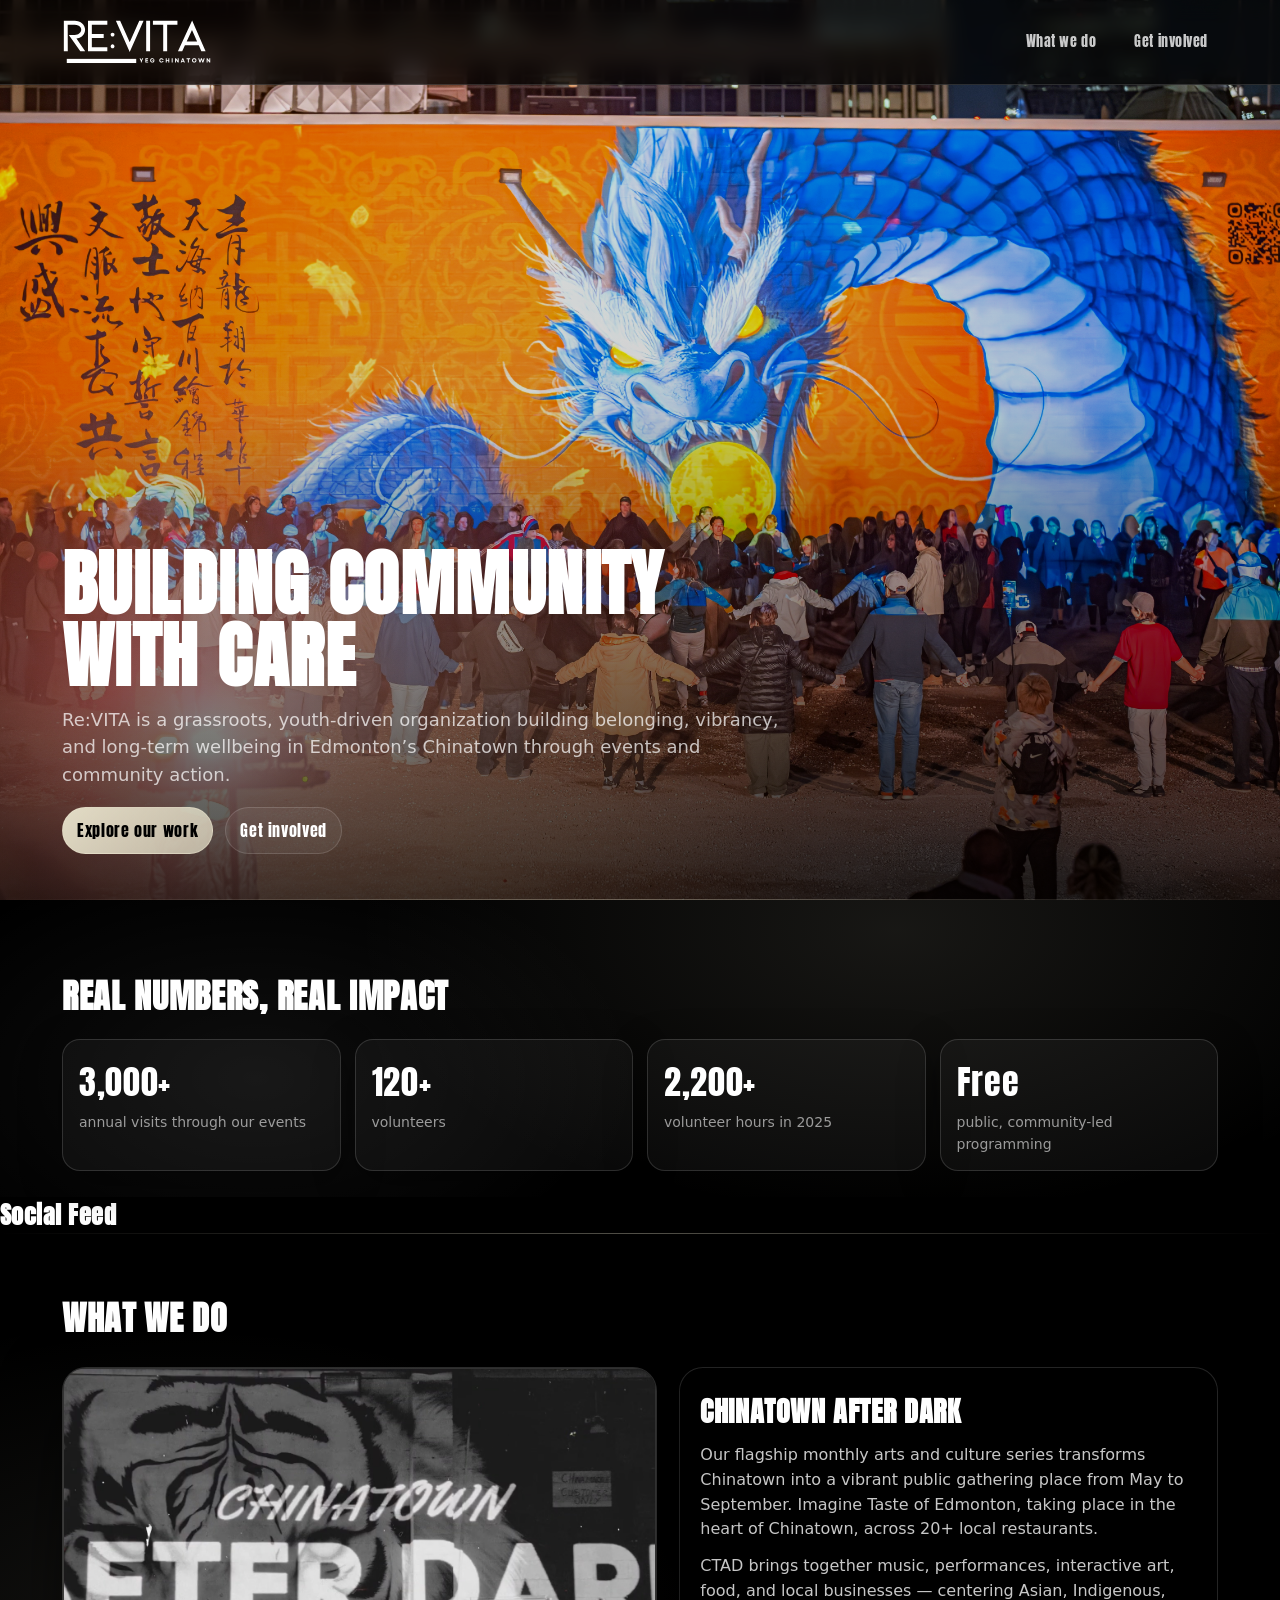
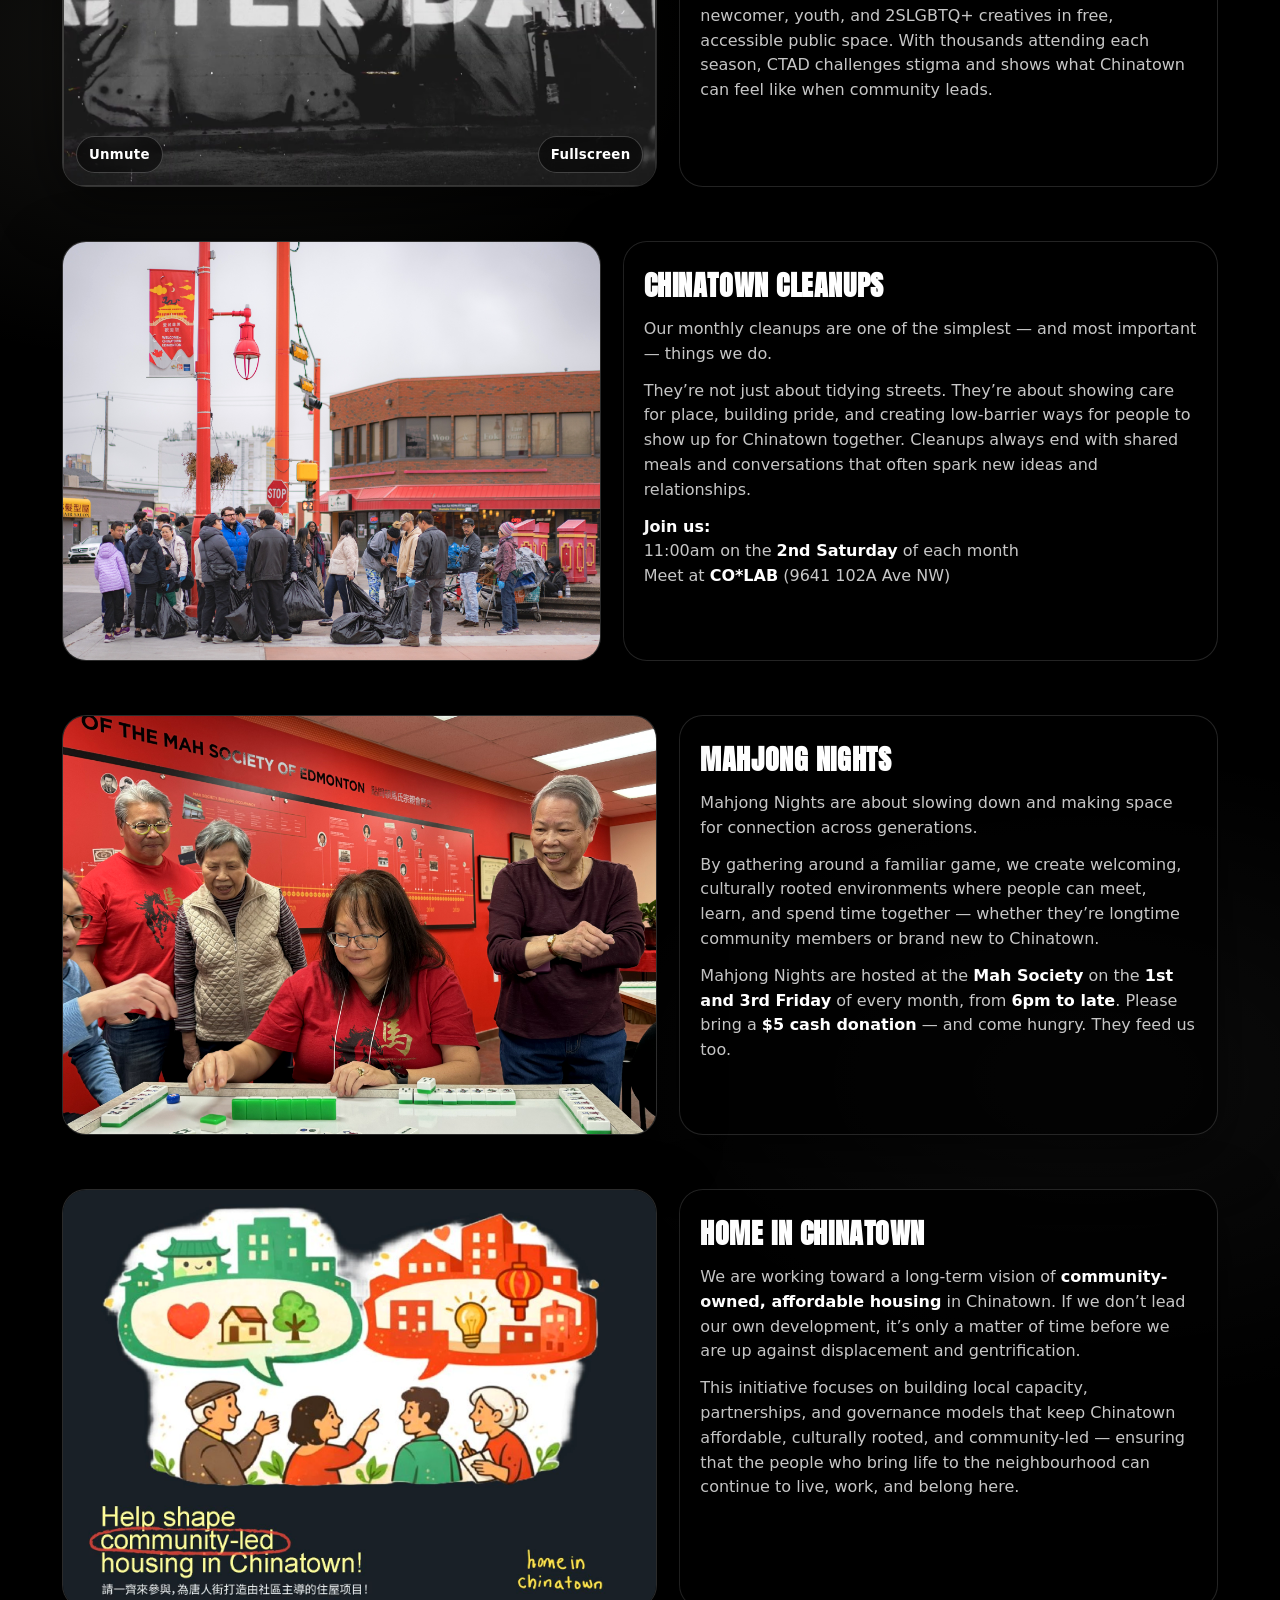
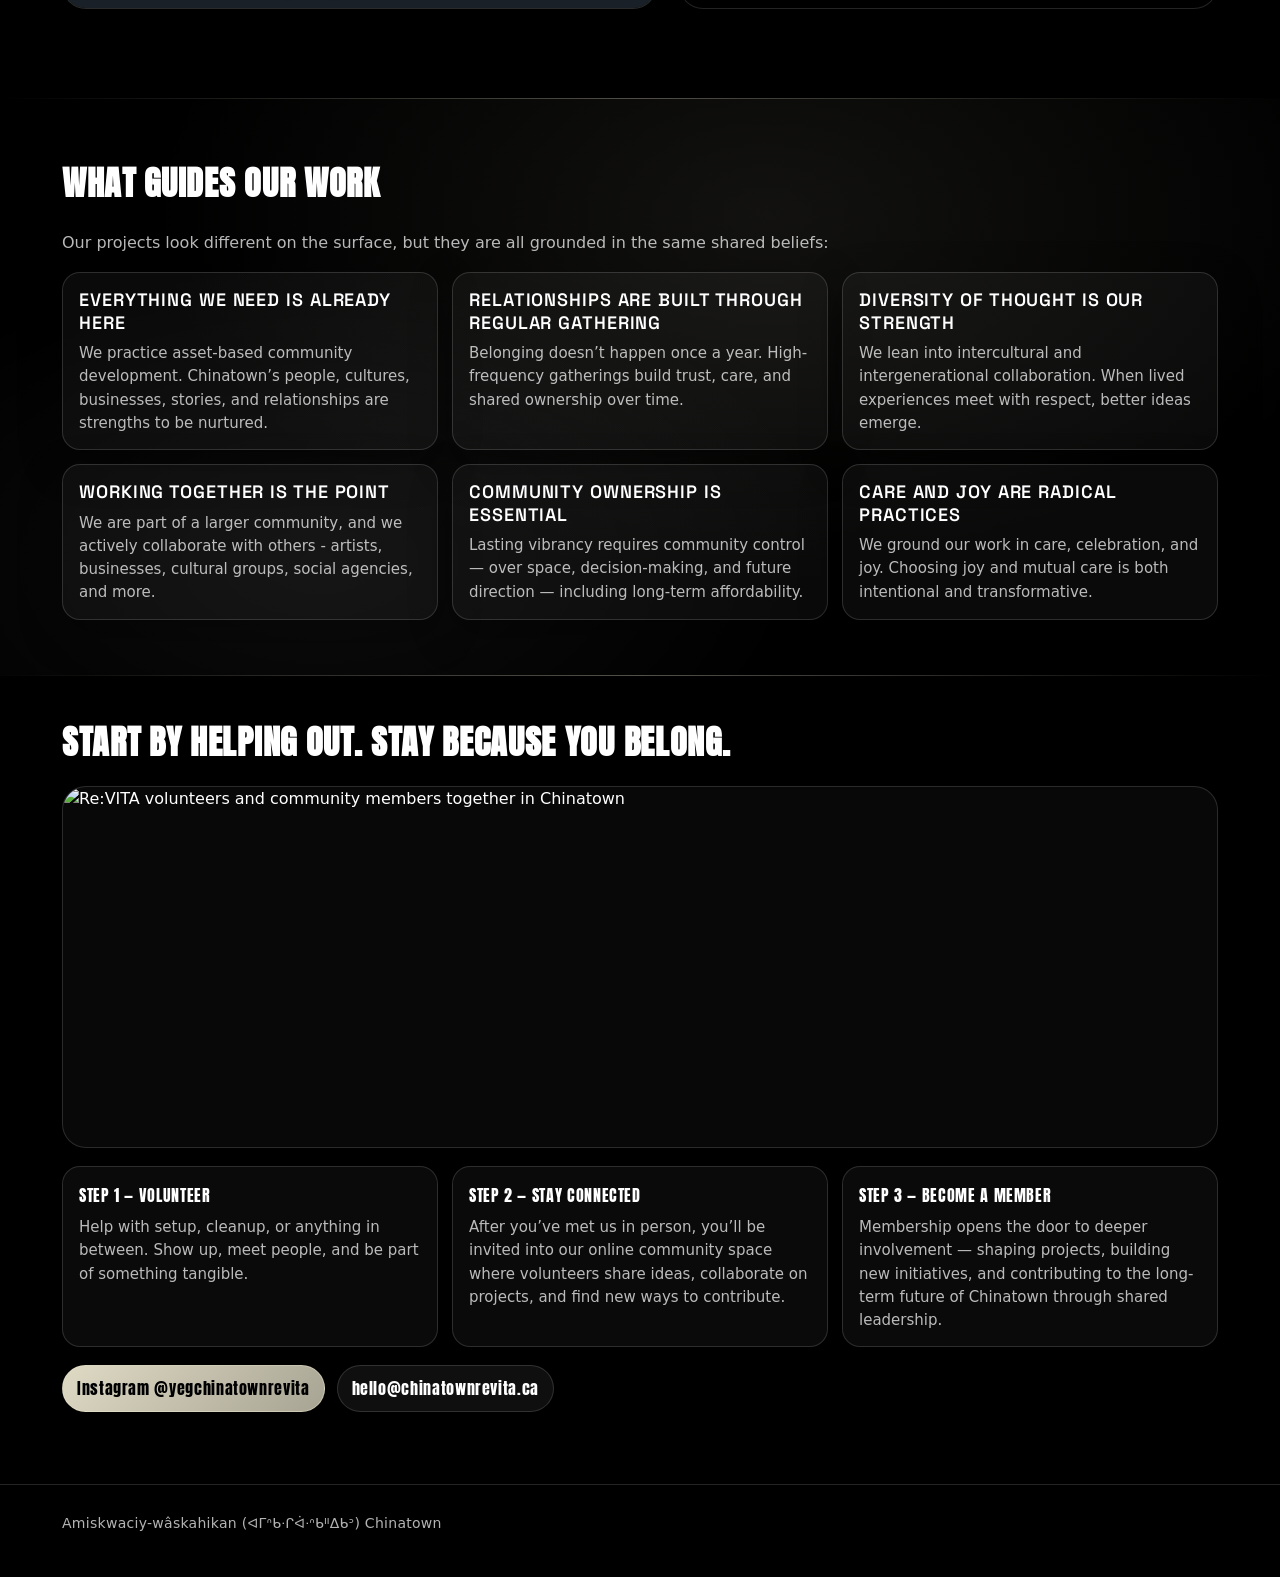
==== indextest.html @ 3eb4b6c5 "Remove branding style from indextest.html Removed branding style from the HTML file." ====
<!doctype html>
<html lang="en">
<head>
  <meta charset="utf-8" />
  <title>YEG Chinatown Re:VITA</title>
  <meta name="viewport" content="width=device-width, initial-scale=1" />
  <meta name="description" content="Re:VITA builds community with care through events and community action in Edmonton’s Chinatown." />

  <link rel="preconnect" href="https://fonts.googleapis.com">
  <link rel="preconnect" href="https://fonts.gstatic.com" crossorigin>
  <link href="https://fonts.googleapis.com/css2?family=Anton&family=Serithai&display=swap" rel="stylesheet">
  <link href="https://fonts.googleapis.com/css2?family=Space+Grotesk:wght@500;600&display=swap" rel="stylesheet">

  <link rel="stylesheet" href="styles.css" />
  <!-- Open Graph / Social Sharing -->
<meta property="og:title" content="Re:VITA | Building Community with Care in Chinatown" />
<meta property="og:description" content="A grassroots, youth-driven organization building belonging, vibrancy, and long-term wellbeing in Edmonton’s Chinatown through events and community action." />
<meta property="og:type" content="website" />
<meta property="og:url" content="https://chinatownrevita.ca/" />
<meta property="og:image" content="https://chinatownrevita.ca/assets/og-image.jpg" />

<!-- Twitter / X -->
<meta name="twitter:card" content="summary_large_image" />
<meta name="twitter:title" content="Re:VITA | Building Community with Care in Chinatown" />
<meta name="twitter:description" content="A grassroots, youth-driven organization building belonging, vibrancy, and long-term wellbeing in Edmonton’s Chinatown through events and community action." />
<meta name="twitter:image" content="https://chinatownrevita.ca/assets/og-image.jpg" />
</head>

<body>
  <!-- Top bar: removed “moments” + removed “see what we’re building” -->
  <header class="nav">
    <div class="nav-inner">
      <a class="brand" href="#top" aria-label="Re:VITA home">
        <img src="assets/logo.svg" class="logo" alt="Re:VITA logo" />
      </a>

      <nav class="nav-links" aria-label="Primary">
        <a href="#what-we-do">What we do</a>
        <a href="#get-involved">Get involved</a>
      </nav>
    </div>
  </header>

  <main id="top">
    <!-- HERO: no “edmonton chinatown - re:vita” line above title -->
    <section class="hero" aria-label="Hero">
      <div class="hero-media" aria-hidden="true">
        <div class="hero-slides" id="heroSlides"></div>
        <div class="hero-gradient"></div>
      </div>

      <div class="wrap hero-content">
        <div class="hero-copy">
          <h1>Building community<br>with care</h1>
          <p>
            Re:VITA is a grassroots, youth-driven organization building belonging,
            vibrancy, and long-term wellbeing in Edmonton’s Chinatown through events
            and community action.
          </p>
          <div class="hero-cta">
            <a class="btn primary" href="#what-we-do">Explore our work</a>
            <a class="btn ghost" href="#get-involved">Get involved</a>
          </div>
        </div>
      </div>
    </section>

    <!-- STATS: renamed; removed “bold, not hidden” -->
    <section class="stats" aria-label="Stats">
      <div class="wrap">
        <h2>Real Numbers, Real Impact</h2>
        <div class="stat-grid">
          <div class="stat"><div class="stat-num">3,000+</div><div class="stat-label">annual visits through our events</div></div>
          <div class="stat"><div class="stat-num">120+</div><div class="stat-label">volunteers</div></div>
          <div class="stat"><div class="stat-num">2,200+</div><div class="stat-label">volunteer hours in 2025</div></div>
          <div class="stat"><div class="stat-num">Free</div><div class="stat-label">public, community-led programming</div></div>
        </div>
      </div>
    </section>

    <!-- FEATURED MOMENTS: removed -->
    <section class="Instagram" aria-label="Instagram">
        <h2>Social Feed</h2>
      <div class="wrap">
        <behold-widget feed-id="uFJjEQiIuU19N90UHgiy"></behold-widget>
<script>
  (() => {
    if(window.__bhldScript)return;window.__bhldScript=true;
    const d=document,s=d.createElement("script");s.type="module";
    s.src="https://w.behold.so/widget.js";setTimeout(()=>{d.head.append(s);},0);
  })();
</script>
      </div>
    </section>

    <!-- WHAT WE DO: side-by-side slideshow panels + solid text cards for legibility -->
    <section id="what-we-do" class="projects" aria-label="What we do">
      <div class="wrap">
        <h2 class="section-title">What we do</h2>

        <article class="project" data-project="ctad">
          <div class="project-media">
  <div class="video-wrap" aria-label="Chinatown After Dark 2025 video">
    <video
      id="ctadVideo"
      class="ctad-video"
      src="assets/video/ctad-2025.mp4"
      poster="assets/video/ctad-2025-poster.jpg"
      autoplay
      muted
      loop
      playsinline
      preload="metadata"
    ></video>

    <div class="video-controls">
      <button type="button" class="video-btn" id="ctadMuteBtn" aria-label="Unmute video">
        Unmute
      </button>
      <button type="button" class="video-btn" id="ctadFsBtn" aria-label="Fullscreen video">
        Fullscreen
      </button>
    </div>
  </div>
</div>

          <div class="project-card">
            <h3>Chinatown After Dark</h3>
            <p>Our flagship monthly arts and culture series transforms Chinatown into a vibrant public gathering place from May to September. Imagine Taste of Edmonton, taking place in the heart of Chinatown, across 20+ local restaurants.</p>
            <p>CTAD brings together music, performances, interactive art, food, and local businesses — centering Asian, Indigenous, newcomer, youth, and 2SLGBTQ+ creatives in free, accessible public space. With thousands attending each season, CTAD challenges stigma and shows what Chinatown can feel like when community leads.</p>
          </div>
        </article>

        <article class="project reverse" data-project="cleanups">
          <div class="project-media">
            <div class="slideshow" data-project="cleanups" aria-label="Chinatown Cleanups photos"></div>
          </div>
          <div class="project-card">
            <h3>Chinatown Cleanups</h3>
            <p>Our monthly cleanups are one of the simplest — and most important — things we do.</p>
            <p>They’re not just about tidying streets. They’re about showing care for place, building pride, and creating low-barrier ways for people to show up for Chinatown together. Cleanups always end with shared meals and conversations that often spark new ideas and relationships.</p>
            <p><strong>Join us:</strong><br/>11:00am on the <strong>2nd Saturday</strong> of each month<br/>Meet at <strong>CO*LAB</strong> (9641 102A Ave NW)</p>
          </div>
        </article>

        <article class="project" data-project="mahjong">
          <div class="project-media">
            <div class="slideshow" data-project="mahjong" aria-label="Mahjong Nights photos"></div>
          </div>
          <div class="project-card">
            <h3>Mahjong Nights</h3>
            <p>Mahjong Nights are about slowing down and making space for connection across generations.</p>
            <p>By gathering around a familiar game, we create welcoming, culturally rooted environments where people can meet, learn, and spend time together — whether they’re longtime community members or brand new to Chinatown.</p>
            <p>Mahjong Nights are hosted at the <strong>Mah Society</strong> on the <strong>1st and 3rd Friday</strong> of every month, from <strong>6pm to late</strong>. Please bring a <strong>$5 cash donation</strong> — and come hungry. They feed us too.</p>
          </div>
        </article>

        <article class="project" data-project="housing">
  <div class="project-media">
    <div class="slideshow" data-project="housing" aria-label="Housing initiative photos"></div>
  </div>
  <div class="project-card">
    <h3>Home in Chinatown</h3>
    <p>We are working toward a long-term vision of <strong>community-owned, affordable housing</strong> in Chinatown. If we don’t lead our own development, it’s only a matter of time before we are up against displacement and gentrification.</p>
    <p>This initiative focuses on building local capacity, partnerships, and governance models that keep Chinatown affordable, culturally rooted, and community-led — ensuring that the people who bring life to the neighbourhood can continue to live, work, and belong here.</p>
  </div>
</article>

      </div>
    </section>
<section id="beliefs" class="beliefs" aria-label="What guides our work">
  <div class="wrap">
    <h2 class="section-title">What guides our work</h2>
    <p class="beliefs-intro">
      Our projects look different on the surface, but they are all grounded in the same shared beliefs:
    </p>

    <div class="belief-grid">
      <div class="belief">
        <h3>Everything we need is already here</h3>
        <p>We practice asset-based community development. Chinatown’s people, cultures, businesses, stories, and relationships are strengths to be nurtured.</p>
      </div>

      <div class="belief">
        <h3>Relationships are built through regular gathering</h3>
        <p>Belonging doesn’t happen once a year. High-frequency gatherings build trust, care, and shared ownership over time.</p>
      </div>

      <div class="belief">
        <h3>Diversity of thought is our strength</h3>
        <p>We lean into intercultural and intergenerational collaboration. When lived experiences meet with respect, better ideas emerge.</p>
      </div>

      <div class="belief">
        <h3>Working together is the point</h3>
        <p>We are part of a larger community, and we actively collaborate with others - artists, businesses, cultural groups, social agencies, and more.</p>
      </div>

      <div class="belief">
        <h3>Community ownership is essential</h3>
        <p>Lasting vibrancy requires community control — over space, decision-making, and future direction — including long-term affordability.</p>
      </div>

      <div class="belief">
        <h3>Care and joy are radical practices</h3>
        <p>We ground our work in care, celebration, and joy. Choosing joy and mutual care is both intentional and transformative.</p>
      </div>
    </div>
  </div>
</section>

    <section id="get-involved" class="get-involved" aria-label="Get involved">
      <div class="wrap">
        <h2>Start by helping out. Stay because you belong.</h2>
<div class="get-involved-photo">
  <img src="assets/get-involved/01.jpg" alt="Re:VITA volunteers and community members together in Chinatown">
</div>

        <div class="steps">
          <div class="step">
            <div class="step-title">Step 1 — Volunteer</div>
            <div class="step-body">Help with setup, cleanup, or anything in between. Show up, meet people, and be part of something tangible.</div>
          </div>
          <div class="step">
            <div class="step-title">Step 2 — Stay connected</div>
            <div class="step-body">After you’ve met us in person, you’ll be invited into our online community space where volunteers share ideas, collaborate on projects, and find new ways to contribute.</div>
          </div>
          <div class="step">
            <div class="step-title">Step 3 — Become a member</div>
            <div class="step-body">Membership opens the door to deeper involvement — shaping projects, building new initiatives, and contributing to the long-term future of Chinatown through shared leadership.</div>
          </div>
        </div>

        <div class="contact-cta" id="contact">
          <a class="btn primary" href="https://www.instagram.com/yegchinatownrevita/" target="_blank" rel="noreferrer">Instagram @yegchinatownrevita</a>
          <a class="btn ghost" href="mailto:hello@chinatownrevita.ca">hello@chinatownrevita.ca</a>
        </div>
      </div>
    </section>

    <footer class="footer">
      <div class="wrap">
        <div class="footer-line">Amiskwaciy-wâskahikan (ᐊᒥᐢᑲᐧᒋᐋᐧᐢᑲᐦᐃᑲᐣ) Chinatown</div>
      </div>
    </footer>
  </main>

  <script src="script.js" defer></script>
  <!-- Google tag (gtag.js) -->
<script async src="https://www.googletagmanager.com/gtag/js?id=G-42VPVYJC47"></script>
<script>
  window.dataLayer = window.dataLayer || [];
  function gtag(){dataLayer.push(arguments);}
  gtag('js', new Date());

  gtag('config', 'G-42VPVYJC47');
</script>
</body>
</html>
---- styles.css ----
:root{
  --bg:#000000;
  --fg:#ffffff;
  --muted:rgba(255,255,255,.72);
  --muted2:rgba(255,255,255,.58);
  --line:rgba(255,255,255,.14);
  --accent:#E8E3CC;
  --shadow: 0 18px 60px rgba(0,0,0,.55);
  --radius: 18px;
  --max: 1200px;
}
*{box-sizing:border-box}
html,body{height:100%}
body{
  margin:0;
  background: var(--bg);
  color: var(--fg);
  font-family: "Serithai", system-ui, -apple-system, Segoe UI, Roboto, Helvetica, Arial;
  line-height:1.55;
}
h1,h2,h3{
  font-family: "Anton", system-ui, -apple-system, Segoe UI, Roboto, Helvetica, Arial;
  letter-spacing:.02em;
  margin:0;
}
a{color:inherit}
.wrap{max-width:var(--max); margin:0 auto; padding:0 22px;}

/* NAV */
.nav{
  position:fixed; top:0; left:0; right:0;
  z-index:50;
  background: rgba(0,0,0,.72);
  backdrop-filter: blur(10px);
  border-bottom: 1px solid var(--line);
}
.nav-inner{
  max-width:var(--max);
  margin:0 auto;
  padding: 12px 22px;
  display:flex;
  align-items:center;
  justify-content:space-between;
  gap:16px;
}
.brand{display:flex; align-items:center; gap:12px; text-decoration:none;}
.logo{height:60px; width:auto;}
.nav-links{display:flex; align-items:center; gap:18px; flex-wrap:wrap;}
.nav-links a{
  text-decoration:none;
  color: rgba(255,255,255,.78);
  padding: 8px 10px;
  border-radius: 999px;
  transition: background .15s ease, color .15s ease, transform .15s ease;
  font-family:"Anton";
  letter-spacing:.04em;
  font-size: 14px;
}
.nav-links a:hover{
  background: rgba(255,255,255,.08);
  color: #fff;
  transform: translateY(-1px);
}

/* BUTTONS */
.btn{
  display:inline-flex; align-items:center; justify-content:center;
  gap:10px;
  padding: 10px 14px;
  border-radius: 999px;
  border: 1px solid var(--line);
  background: rgba(255,255,255,.06);
  text-decoration:none;
  color: #fff;
  font-family:"Anton";
  letter-spacing:.04em;
  transition: transform .15s ease, background .15s ease, border-color .15s ease;
}
.btn:hover{transform: translateY(-1px); background: rgba(255,255,255,.10);}
.btn.primary{
  border-color: rgba(232,227,204,.45);
  background: linear-gradient(135deg, rgba(232,227,204,.96), rgba(232,227,204,.72));
  color: #000;
}
.btn.primary:hover{background: rgba(232,227,204,.95);}
.btn.ghost{}

/* HERO */
.hero{
  min-height: 100vh;
  position: relative;
  overflow:hidden;
}
.hero-media{position:absolute; inset:0;}
.hero-slides{position:absolute; inset:0;}
.hero-slides img{
  position:absolute; inset:0;
  width:100%; height:100%;
  object-fit: cover;
  object-position: bottom; /* anchor bottom edge; crop off top */
  opacity:0;
  transform: scale(1.02);
  transition: opacity 1.1s ease, transform 7s ease;
  filter: saturate(1.12) contrast(1.04);
}
.hero-slides img.active{
  opacity:1;
  transform: scale(1.08);
}
.hero-gradient{
  position:absolute; inset:0;
  background:
    radial-gradient(900px 600px at 20% 80%, rgba(232,227,204,.18), transparent 60%),
    linear-gradient(to top, rgba(0,0,0,.82), rgba(0,0,0,.18) 55%, rgba(0,0,0,.12));
}
.hero-content{
  position: relative;
  padding-top: 110px; /* nav offset */
  min-height: 100vh;
  display:flex;
  align-items:flex-end;
}
.hero-copy{max-width: 820px; padding-bottom: 46px;}
.hero-copy h1{
  font-size: clamp(44px, 6vw, 72px);
  line-height: 1.0;
  text-transform: uppercase;
}
.hero-copy p{
  margin: 14px 0 0;
  color: var(--muted);
  font-size: 18px;
  max-width: 720px;
}
.hero-cta{
  margin: 18px 0 0;
  display:flex;
  gap:12px;
  flex-wrap:wrap;
}

/* STATS */
.stats{padding: 70px 0 26px;}
.stats h2{
  font-size: 34px;
  text-transform: uppercase;
  margin-bottom: 16px;
}
.stat-grid{
  display:grid;
  grid-template-columns: repeat(4, minmax(0, 1fr));
  gap: 14px;
}
.stat{
  border: 1px solid var(--line);
  background: rgba(255,255,255,.04);
  border-radius: var(--radius);
  padding: 16px 16px 14px;
  box-shadow: 0 14px 40px rgba(0,0,0,.35);
}
.stat-num{
  font-family:"Anton";
  font-size: 34px;
  letter-spacing:.02em;
}
.stat-label{
  margin-top: 4px;
  color: var(--muted2);
  font-size: 14px;
}

/* PROJECTS */
.projects{padding: 18px 0 36px;}
.section-title{
  font-size: 34px;
  text-transform: uppercase;
  margin: 40px 0 22px;
}
.project{
  display:grid;
  grid-template-columns: 1.05fr .95fr;
  gap: 22px;
  margin: 0 0 54px;
  align-items: stretch;
}
.project.reverse{grid-template-columns: .95fr 1.05fr;}
.project-media{
  border-radius: calc(var(--radius) + 6px);
  overflow:hidden;
  border: 1px solid var(--line);
  background: rgba(255,255,255,.03);
  box-shadow: var(--shadow);
  min-height: 420px;
  position: relative;
}
.slideshow{position:absolute; inset:0;}
.slideshow img{
  position:absolute; inset:0;
  width:100%; height:100%;
  object-fit: cover;
  object-position: center;
  opacity:0;
  transform: scale(1.02);
  transition: opacity .8s ease, transform 6s ease;
  filter: saturate(1.08) contrast(1.02);
}
.slideshow img.active{
  opacity:1;
  transform: scale(1.06);
}
.project-card{
  border-radius: calc(var(--radius) + 6px);
  border: 1px solid var(--line);
  background: rgba(0,0,0,.72);
  box-shadow: var(--shadow);
  padding: 22px 20px 18px;
}
.project-card h3{
  font-size: 28px;
  text-transform: uppercase;
  margin-bottom: 10px;
}
.project-card p{
  margin: 0 0 12px;
  color: rgba(255,255,255,.78);
  font-size: 16px;
}
.project-card p strong{color:#fff;}
.project.text-only{grid-template-columns: 1fr;}
.project-card.wide{max-width: 980px;}

/* GET INVOLVED */
.get-involved{padding: 40px 0 72px;}
.get-involved h2{
  font-size: 34px;
  text-transform: uppercase;
  margin-bottom: 10px;
}
.steps{
  display:grid;
  grid-template-columns: repeat(3, minmax(0, 1fr));
  gap: 14px;
  margin-top: 18px;
}
.step{
  border: 1px solid var(--line);
  background: rgba(255,255,255,.04);
  border-radius: var(--radius);
  padding: 16px 16px 14px;
}
.step-title{
  font-family:"Anton";
  text-transform: uppercase;
  letter-spacing:.04em;
  margin-bottom: 8px;
}
.step-body{color: var(--muted); font-size: 15px;}
.contact-cta{display:flex; gap:12px; flex-wrap:wrap; margin-top: 18px;}

/* FOOTER */
.footer{
  border-top: 1px solid var(--line);
  padding: 28px 0 42px;
}
.footer-line{
  color: rgba(255,255,255,.70);
  font-size: 14px;
  letter-spacing:.02em;
}

/* RESPONSIVE */
@media (max-width: 980px){
  .stat-grid{grid-template-columns: repeat(2, minmax(0,1fr));}
  .project, .project.reverse{grid-template-columns: 1fr;}
  .project-media{min-height: 360px;}
}
@media (max-width: 640px){
  .hero-copy p{font-size:16px;}
  .steps{grid-template-columns: 1fr;}
}  
.hero-slides img,
.slideshow img{
  opacity:0;
  transition: opacity .8s ease, transform 6s ease;
  transform: scale(1.02);
}

.hero-slides img.active,
.slideshow img.active{
  opacity:1;
  transform: scale(1.06);
}
/* SECTION RHYTHM + DIVIDERS */
.stats, .projects, .beliefs, .get-involved{
  position: relative;
}

.stats::before,
.projects::before,
.beliefs::before,
.get-involved::before{
  content:"";
  position:absolute;
  left:0; right:0; top:-1px;
  height:1px;
  background: linear-gradient(to right, transparent, rgba(232,227,204,.35), transparent);
}

.stats{
  background:
    radial-gradient(900px 500px at 70% 10%, rgba(232,227,204,.10), transparent 60%),
    radial-gradient(700px 420px at 20% 60%, rgba(255,255,255,.06), transparent 55%);
}

.projects{
  background:
    radial-gradient(900px 540px at 15% 20%, rgba(232,227,204,.09), transparent 62%),
    radial-gradient(1000px 600px at 85% 70%, rgba(255,255,255,.05), transparent 60%);
}

.beliefs{
  background:
    radial-gradient(1000px 600px at 60% 20%, rgba(232,227,204,.08), transparent 62%),
    radial-gradient(900px 520px at 25% 80%, rgba(255,255,255,.05), transparent 58%);
  padding: 18px 0 56px;
}

.beliefs-intro{
  color: rgba(255,255,255,.72);
  max-width: 820px;
  margin: 0 0 16px;
}

.belief-grid{
  display:grid;
  grid-template-columns: repeat(3, minmax(0,1fr));
  gap: 14px;
}

.belief{
  border: 1px solid rgba(255,255,255,.14);
  background: rgba(255,255,255,.04);
  border-radius: 18px;
  padding: 16px 16px 14px;
  box-shadow: 0 14px 40px rgba(0,0,0,.35);
}

.belief h3{
  font-size: 18px;
  text-transform: uppercase;
  margin: 0 0 8px;
}

.belief p{
  margin: 0;
  color: rgba(255,255,255,.72);
  font-size: 15px;
}

@media (max-width: 980px){
  .belief-grid{ grid-template-columns: repeat(2, minmax(0,1fr)); }
}
@media (max-width: 640px){
  .belief-grid{ grid-template-columns: 1fr; }
}
.get-involved-photo{
  margin-top: 18px;
  border-radius: calc(var(--radius) + 6px);
  overflow: hidden;
  border: 1px solid var(--line);
  box-shadow: var(--shadow);
  background: rgba(255,255,255,.03);
}

.get-involved-photo img{
  width: 100%;
  height: 360px;
  object-fit: cover;
  object-position: center;
  display: block;
}

@media (max-width: 980px){
  .get-involved-photo img{ height: 280px; }
}
#beliefs h3 {
  font-family: "Space Grotesk", sans-serif;
  font-weight: 600;
  letter-spacing: 0.05em;
  line-height: 1.25;
}
.video-wrap{
  position: relative;
  width: 100%;
  height: 100%;
  border-radius: 18px;
  overflow: hidden;
  border: 1px solid rgba(255,255,255,.14);
  background: rgba(255,255,255,.03);
  box-shadow: 0 14px 40px rgba(0,0,0,.35);
}

.ctad-video{
  width: 100%;
  height: 100%;
  display: block;
  object-fit: cover;
  object-position: bottom; /* match your photo framing preference */
  position: relative;
  z-index: 1;
}

.video-controls{
  position: absolute;
  left: 12px;
  right: 12px;
  bottom: 12px;
  display: flex;
  gap: 10px;
  justify-content: space-between;
  pointer-events: none; /* allow clicks only on buttons */
  z-index: 5;
}

.video-btn{
  pointer-events: auto;
  cursor: pointer;
  border: 1px solid rgba(255,255,255,.22);
  background: rgba(0,0,0,.55);
  color: #fff;
  padding: 10px 12px;
  border-radius: 999px;
  font-family: inherit;
  font-weight: 600;
  letter-spacing: .02em;
  backdrop-filter: blur(8px);
  transition: transform .15s ease, background .15s ease;
}

.video-btn:hover{
  transform: translateY(-1px);
  background: rgba(0,0,0,.70);
}

behold-branding,
a.branding {
  display: none !important;
}
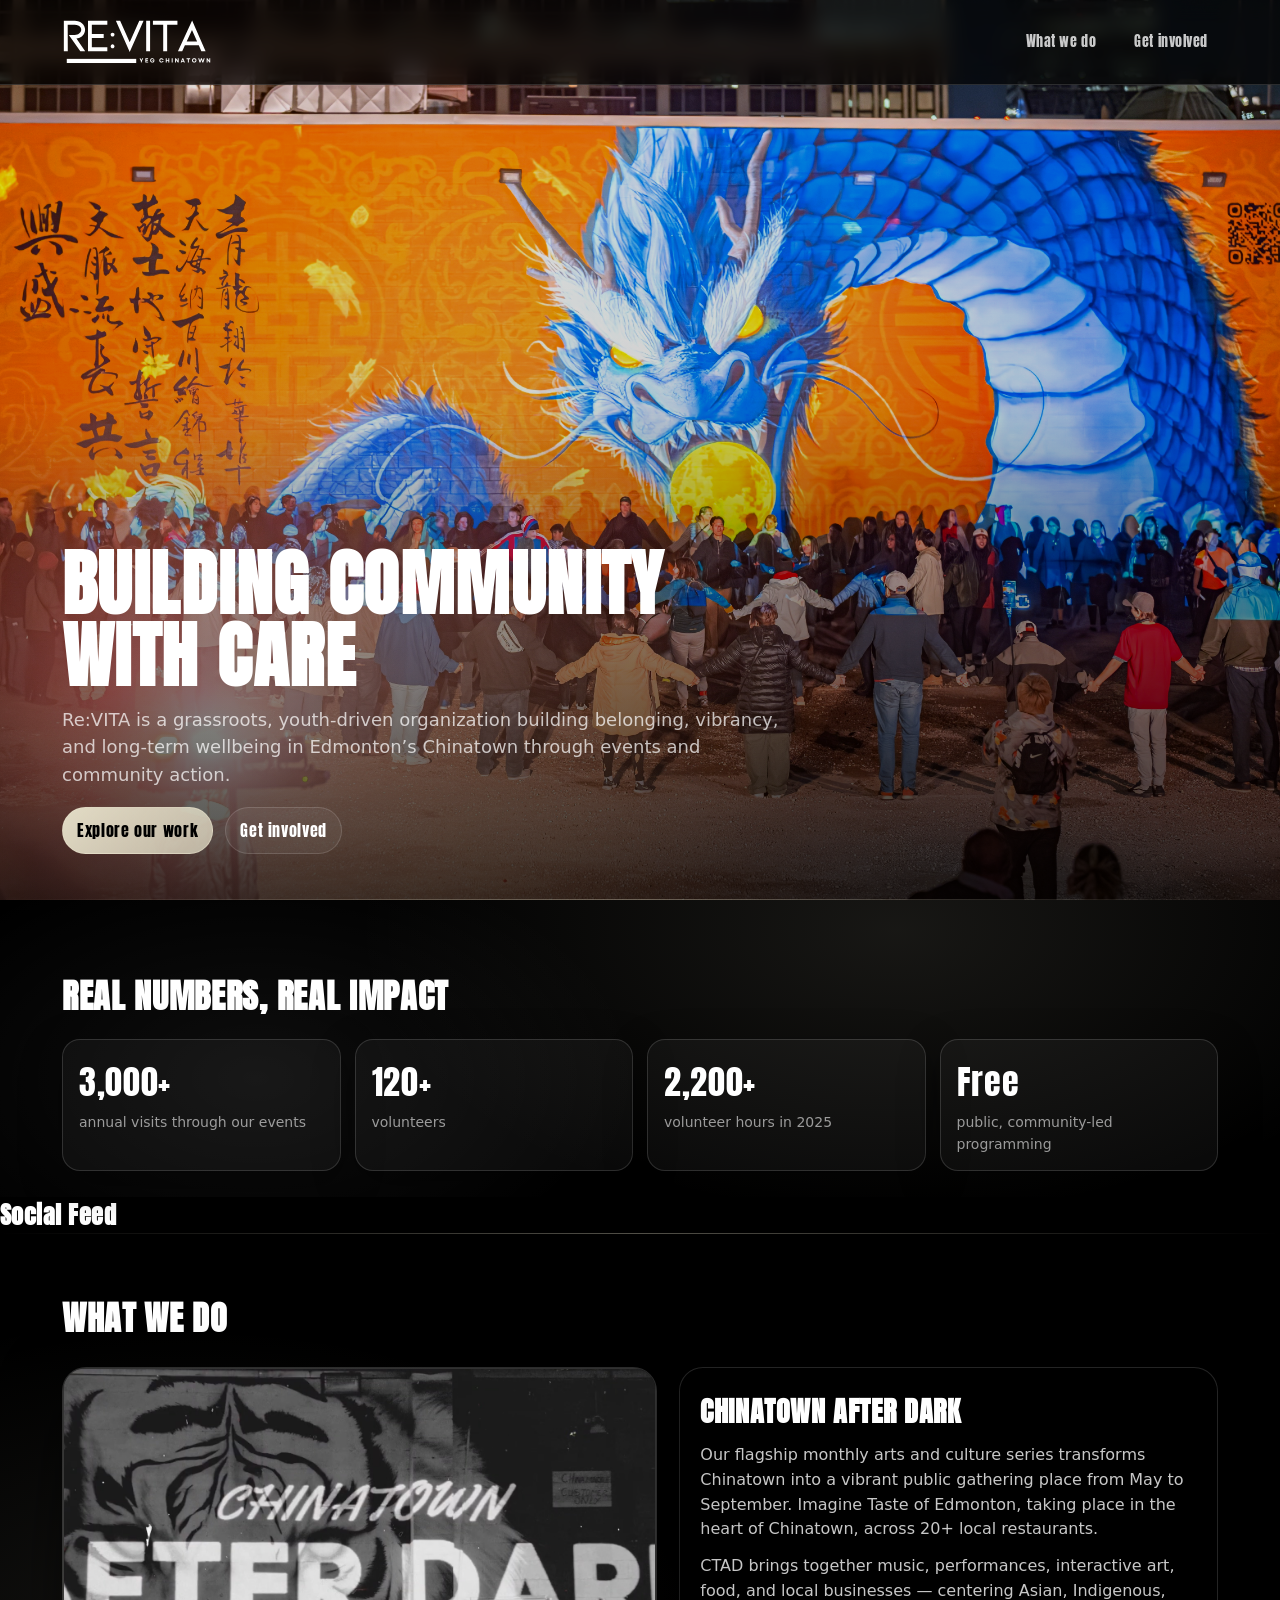
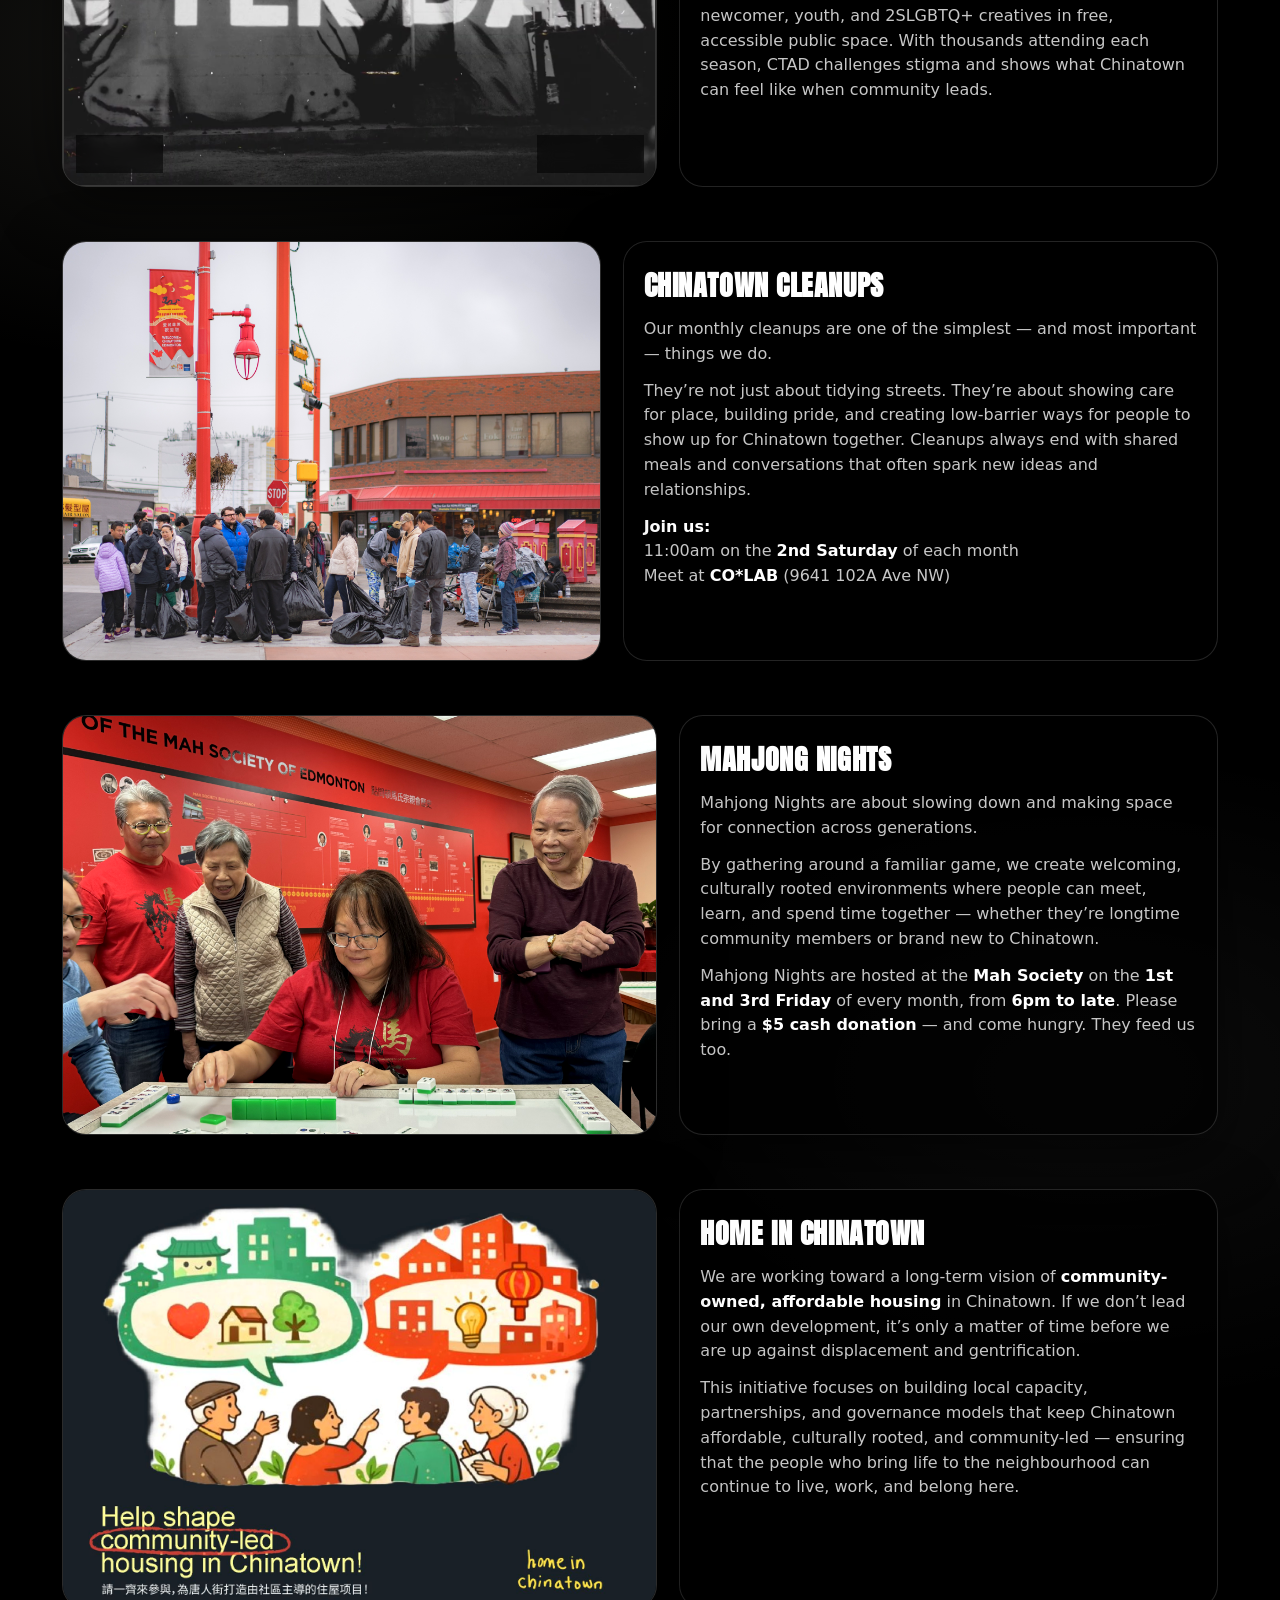
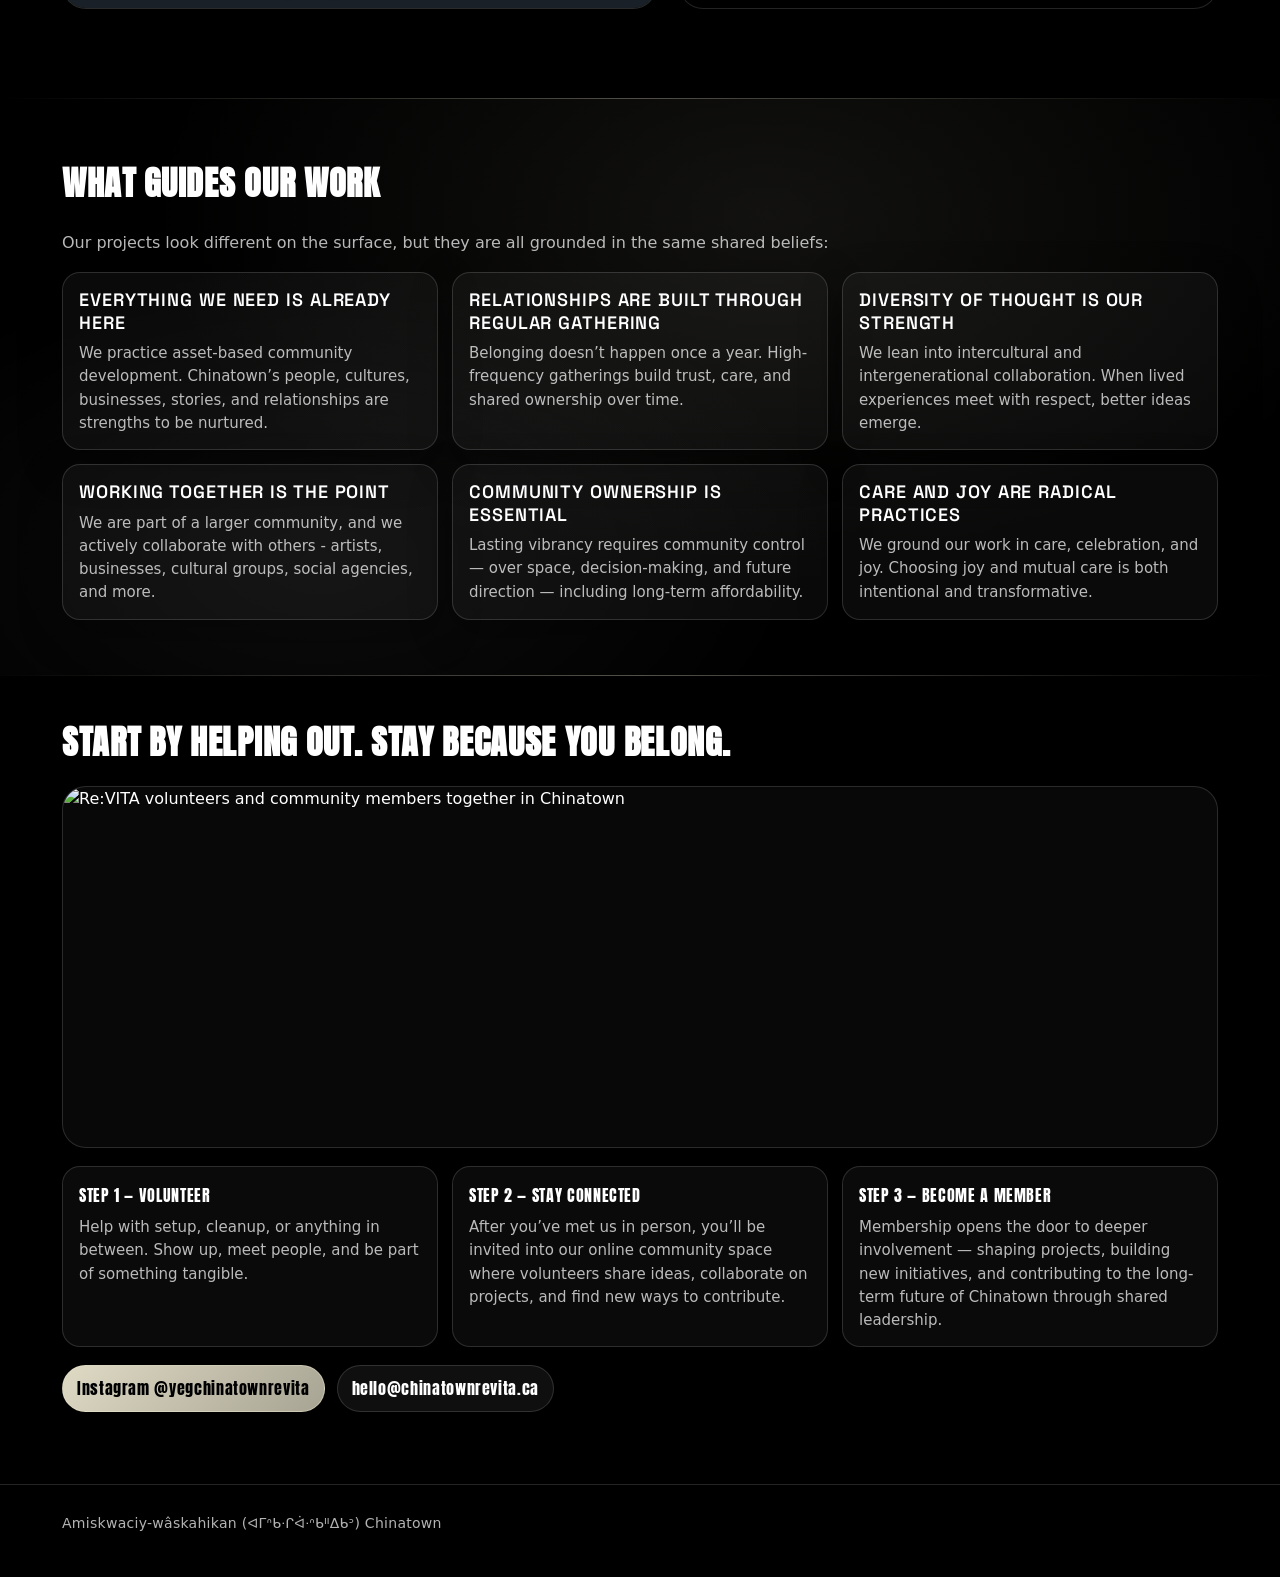
==== commit 97f38184: "Add CSS to hide branding elements in indextest.html" ====
--- a/indextest.html
+++ b/indextest.html
@@ -255,5 +255,6 @@
 
   gtag('config', 'G-42VPVYJC47');
 </script>
+  <style>behold-branding, a.branding { display: none !important;}</style>
 </body>
 </html>
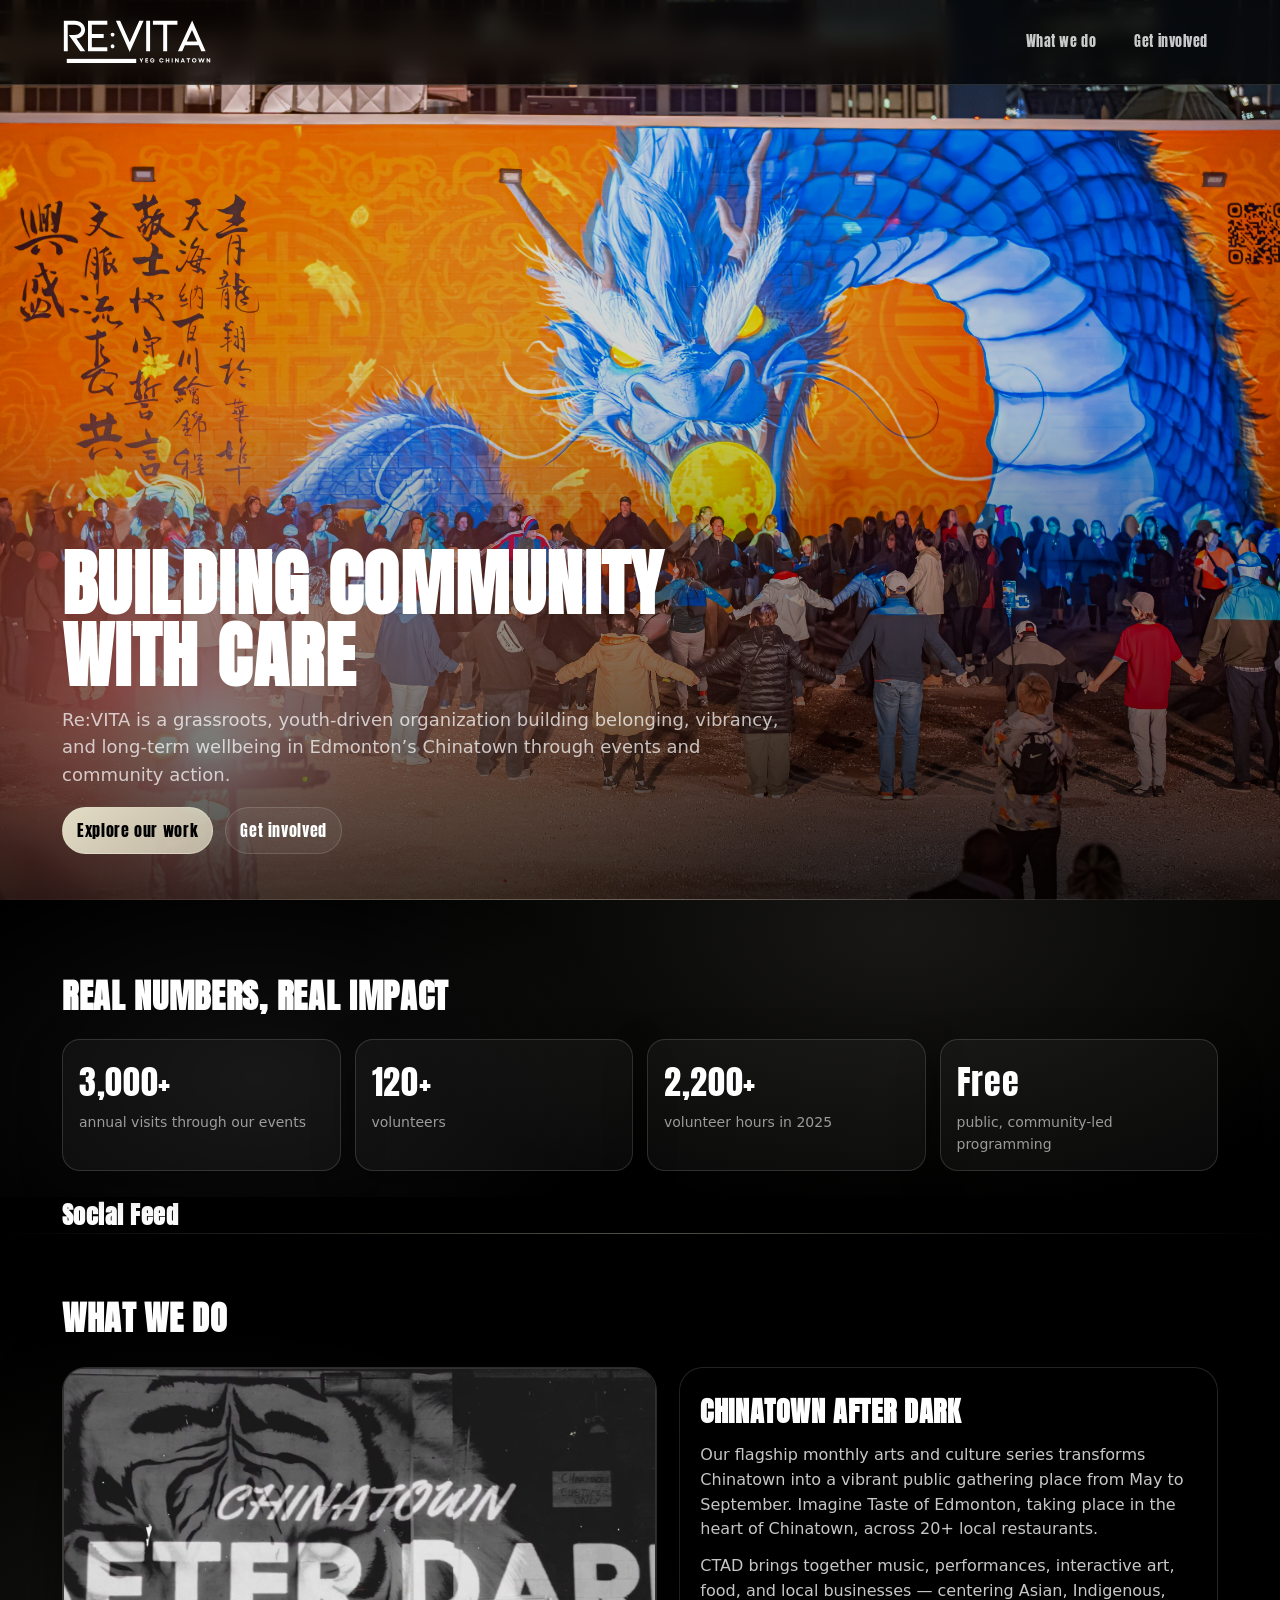
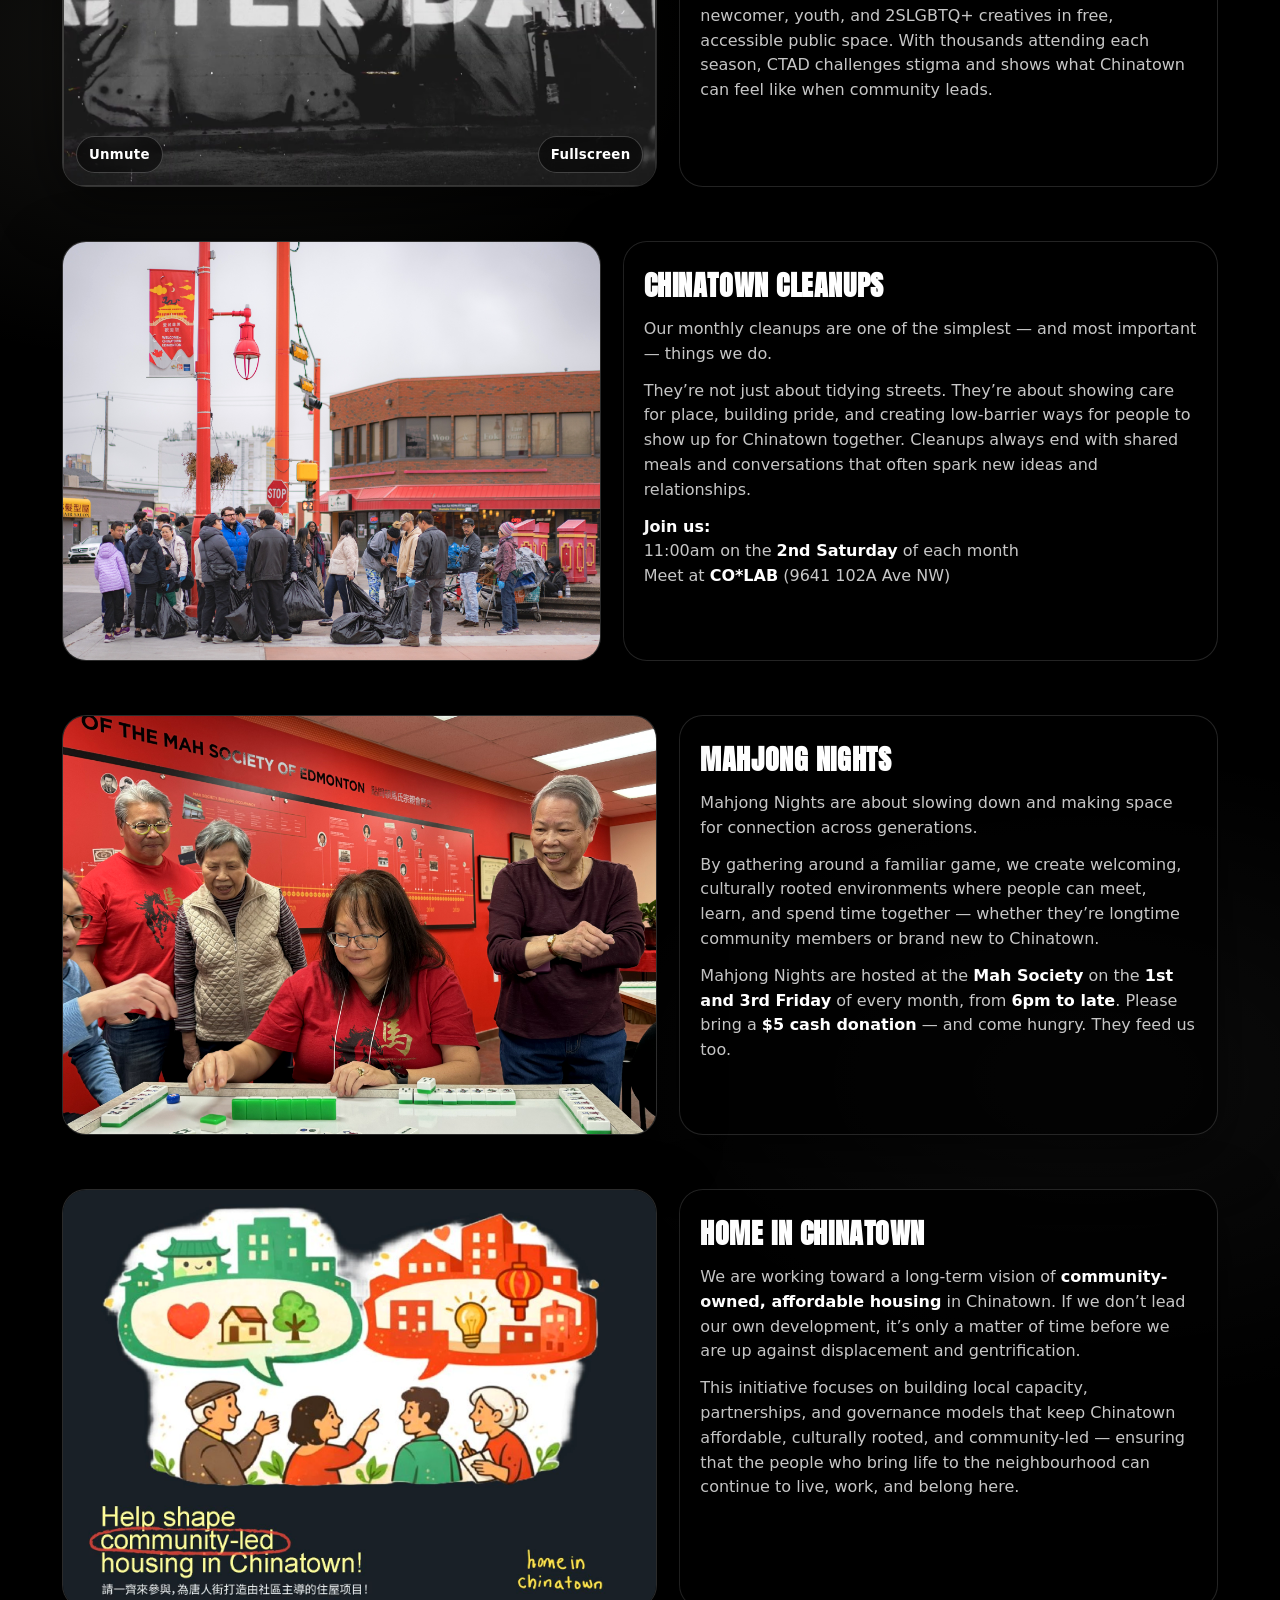
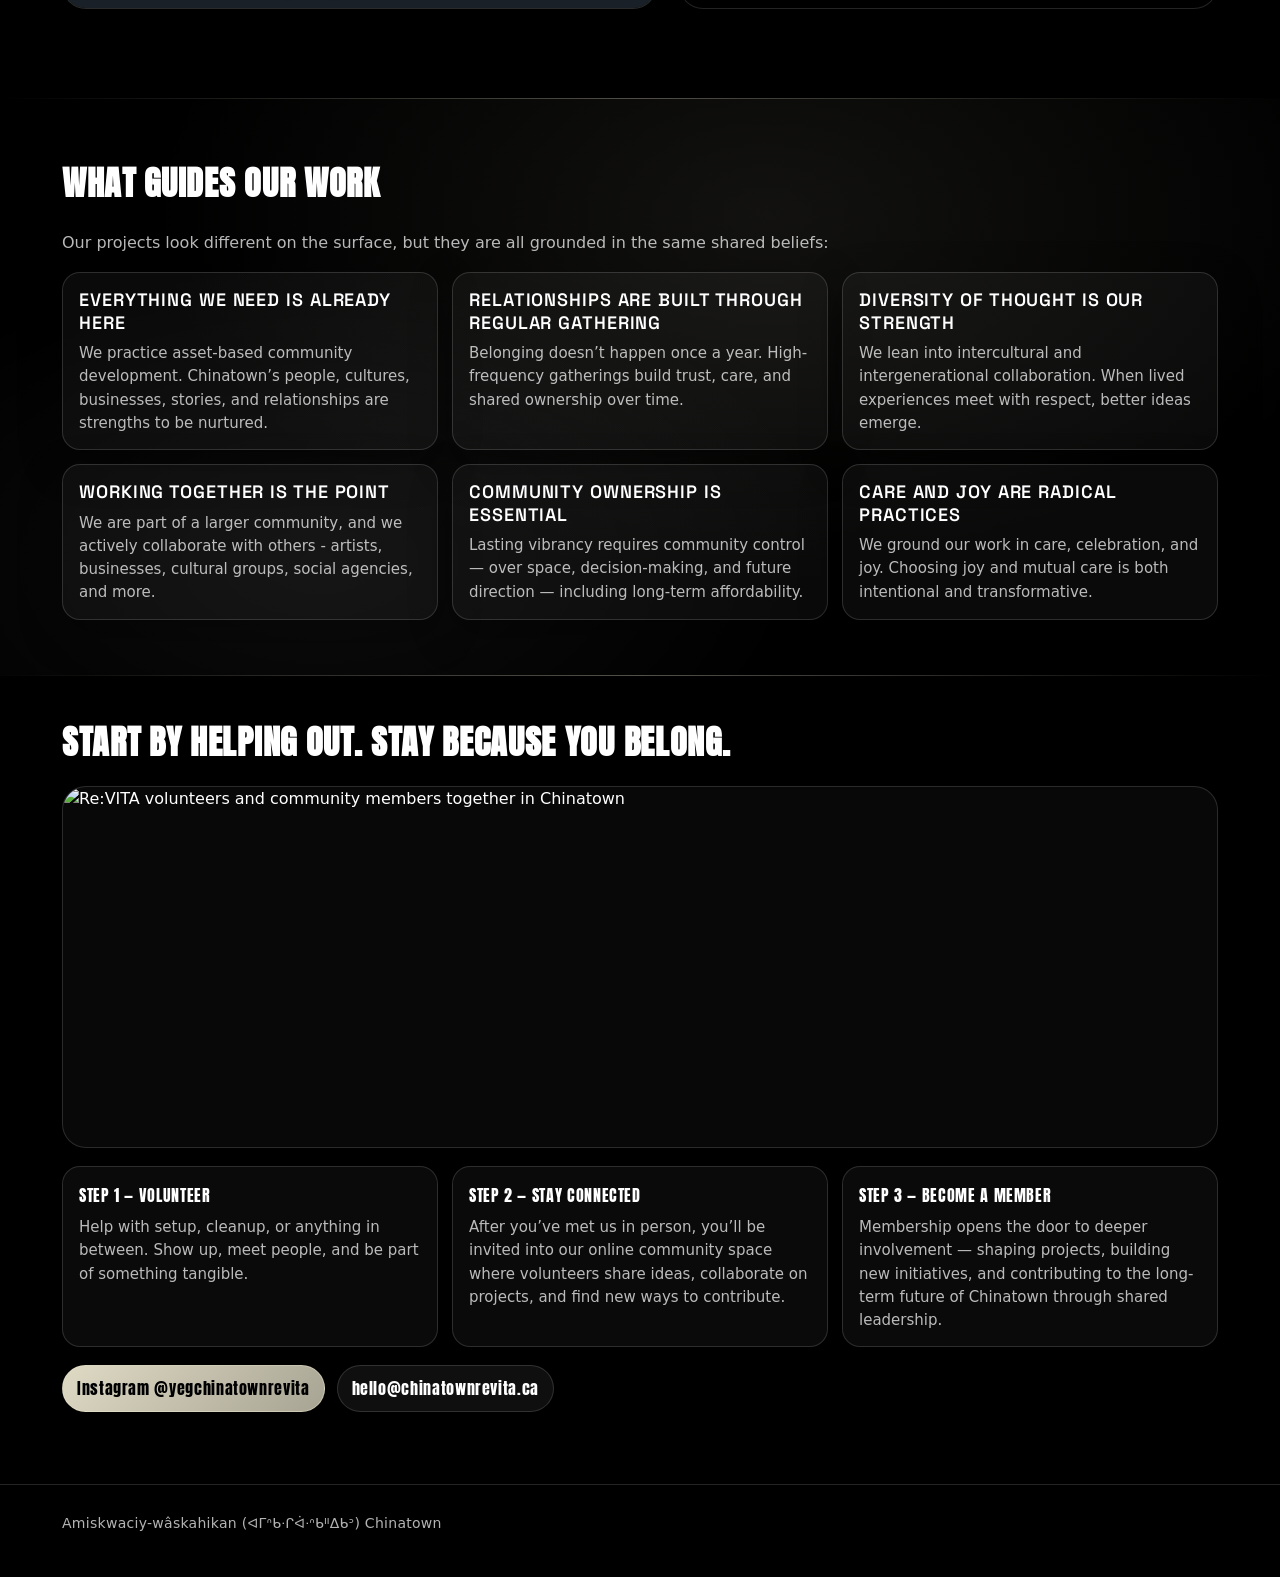
==== commit 1e2ddaed: "Re-add Social Feed heading in indextest.html" ====
--- a/indextest.html
+++ b/indextest.html
@@ -80,8 +80,8 @@
 
     <!-- FEATURED MOMENTS: removed -->
     <section class="Instagram" aria-label="Instagram">
+      <div class="wrap">
         <h2>Social Feed</h2>
-      <div class="wrap">
         <behold-widget feed-id="uFJjEQiIuU19N90UHgiy"></behold-widget>
 <script>
   (() => {
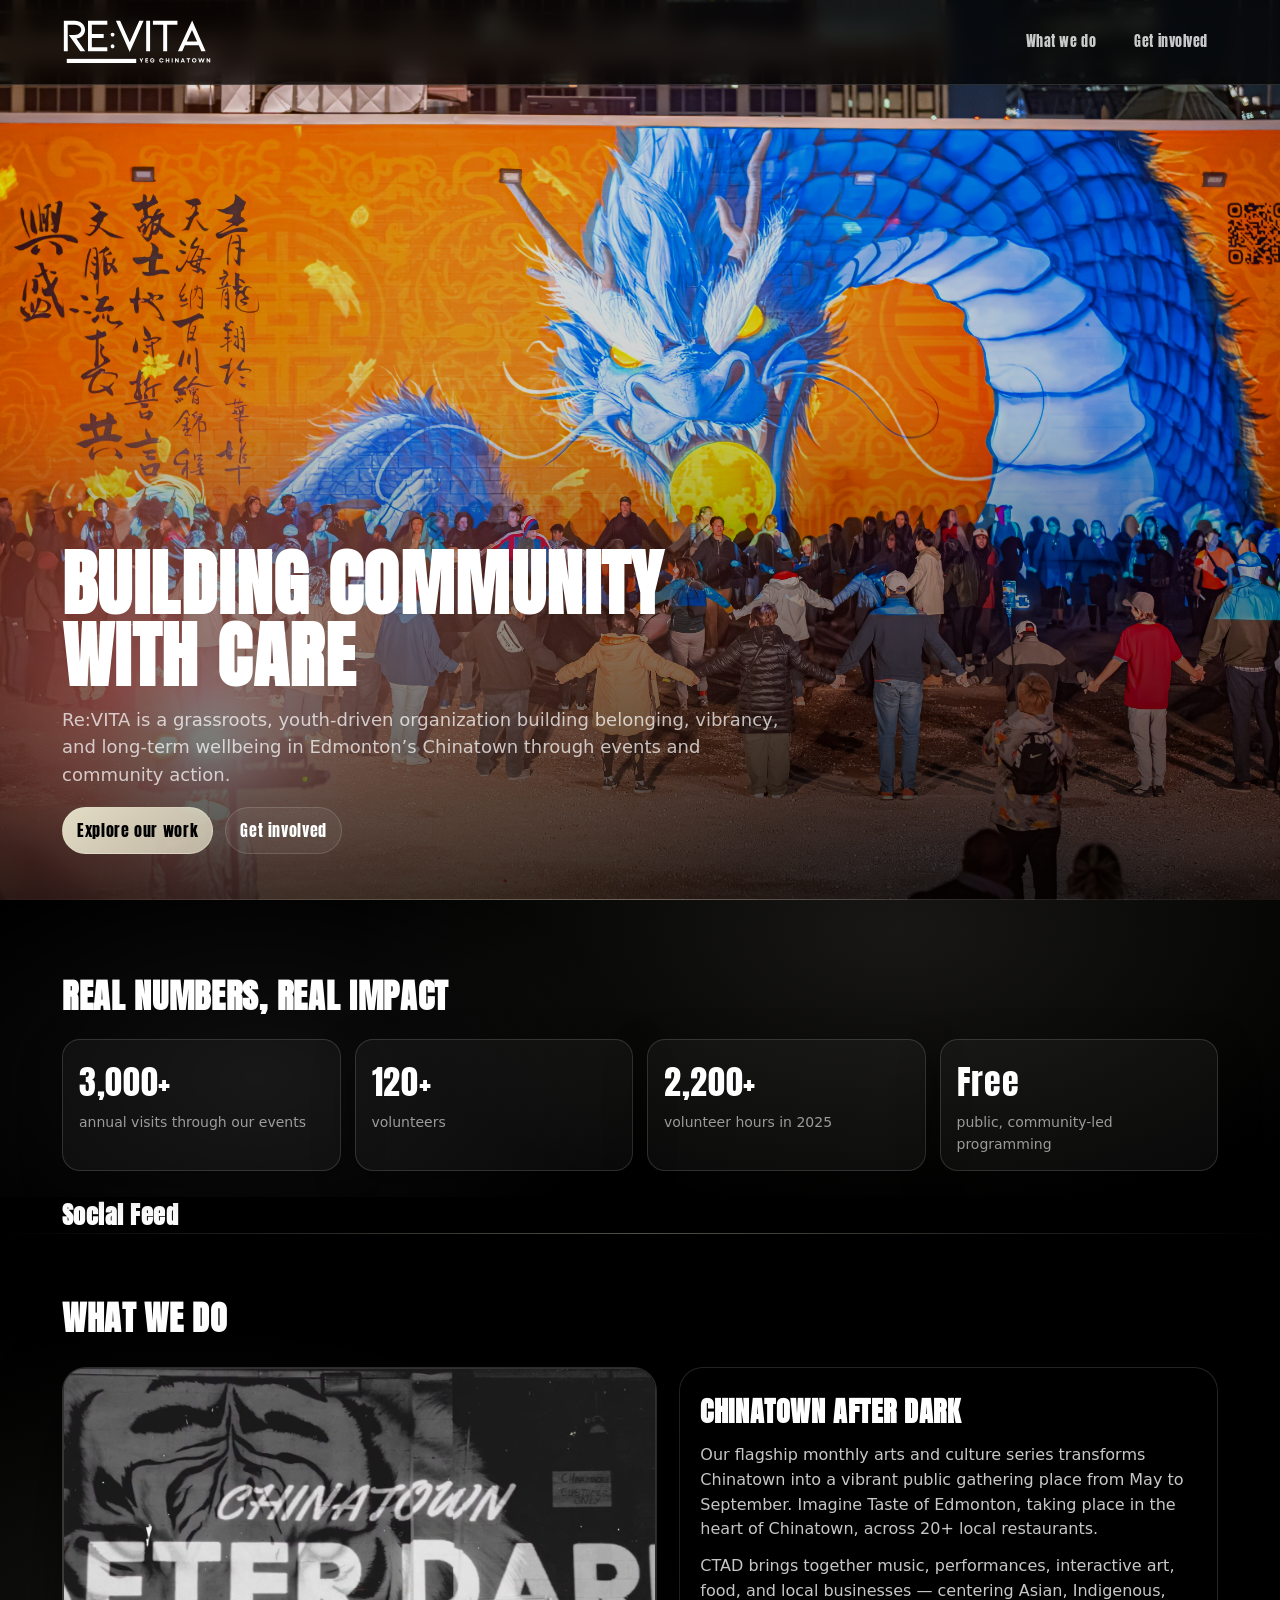
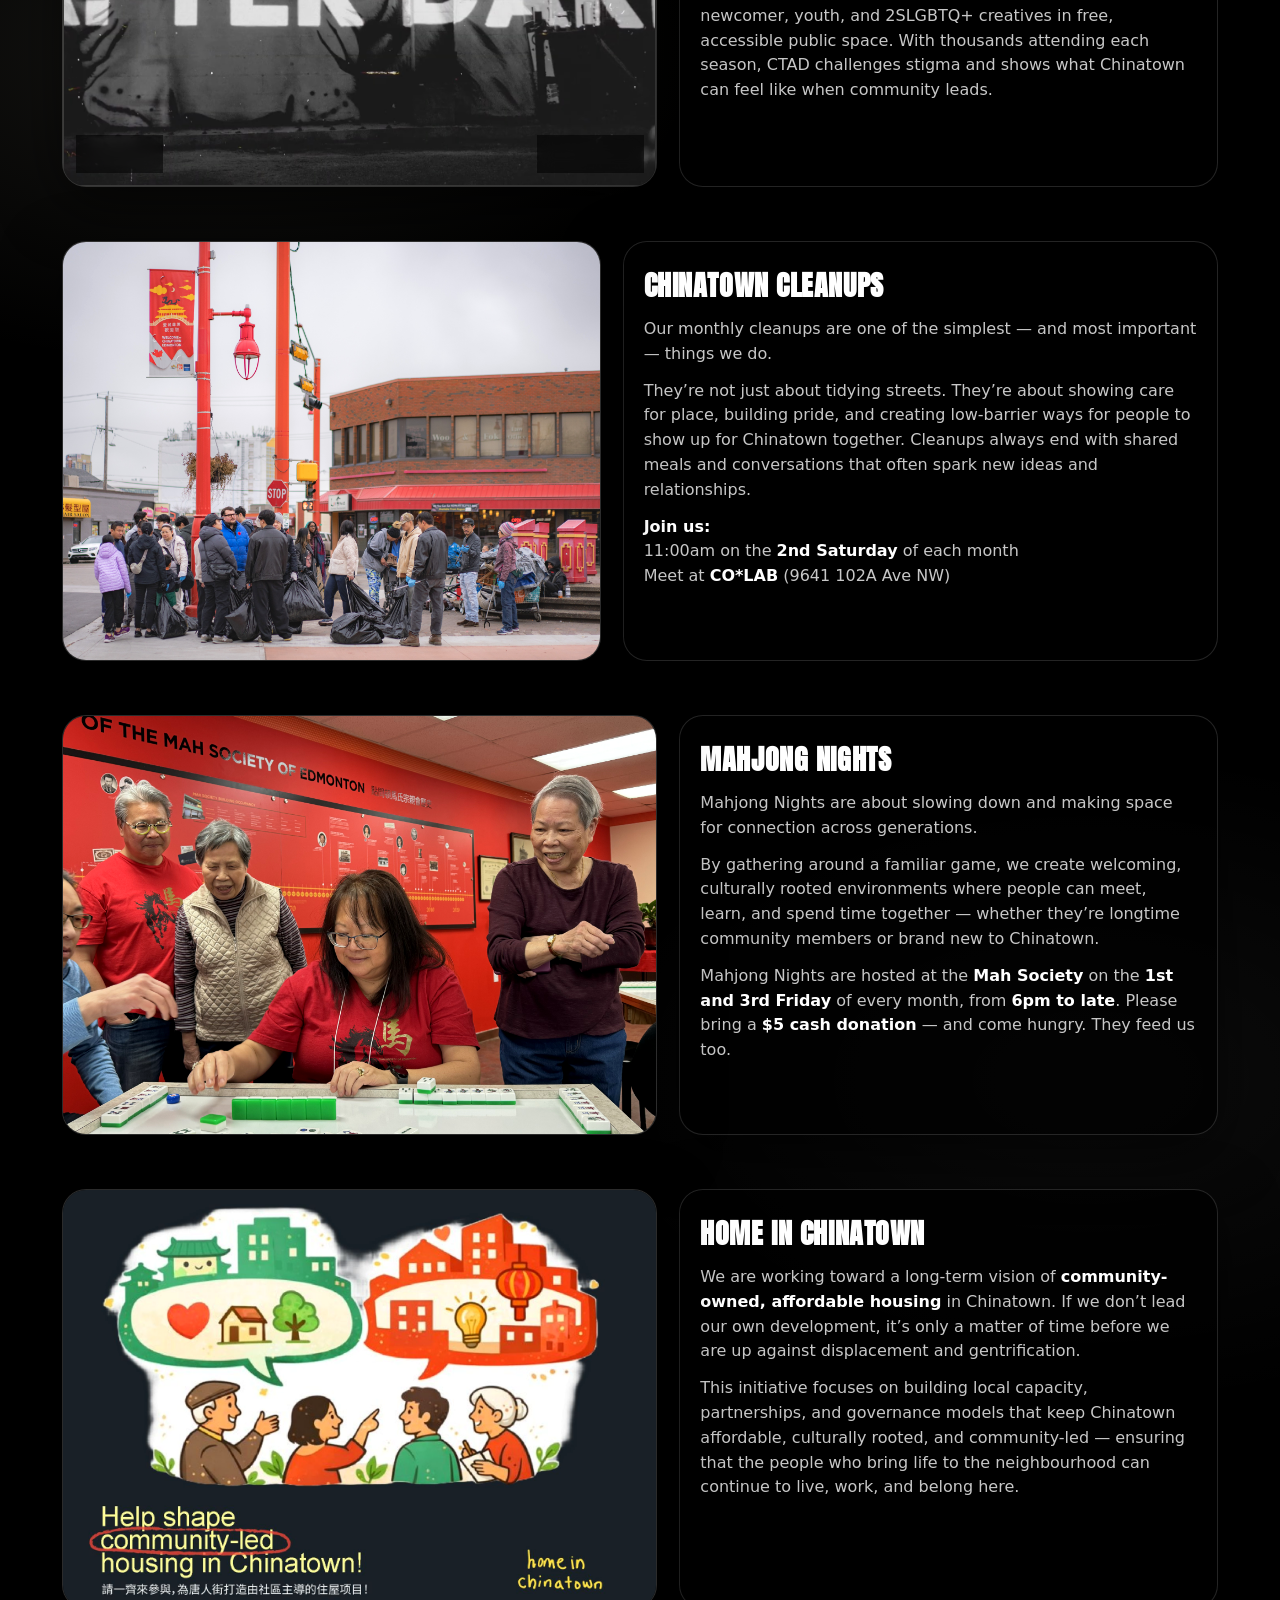
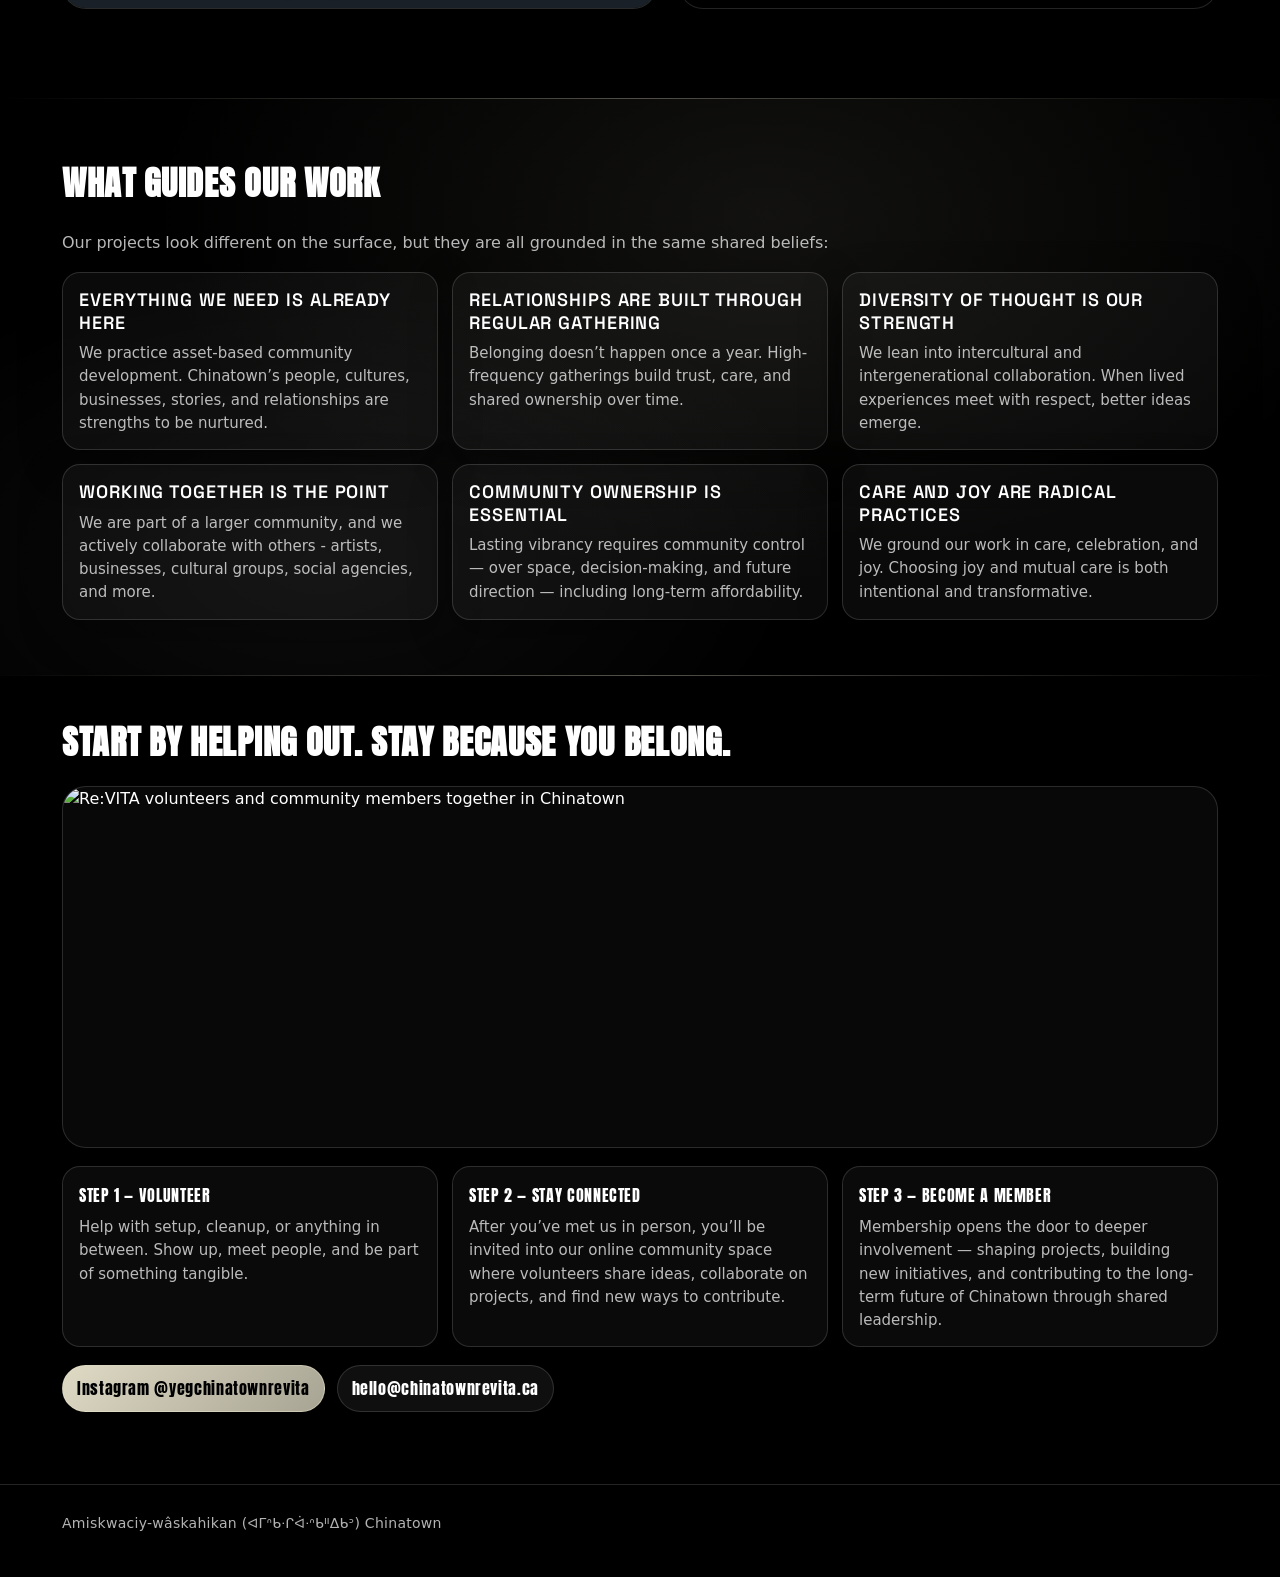
==== commit 1de24b34: "Enhance widget script for branding visibility Refactor widget script to hide branding elements dynam" ====
--- a/indextest.html
+++ b/indextest.html
@@ -85,11 +85,33 @@
         <behold-widget feed-id="uFJjEQiIuU19N90UHgiy"></behold-widget>
 <script>
   (() => {
-    if(window.__bhldScript)return;window.__bhldScript=true;
-    const d=document,s=d.createElement("script");s.type="module";
-    s.src="https://w.behold.so/widget.js";setTimeout(()=>{d.head.append(s);},0);
+    if (window.__bhldScript) return;
+    window.__bhldScript = true;
+
+    const d = document;
+
+    const hideBranding = () => {
+      d.querySelectorAll('.branding').forEach(el => {
+        el.style.setProperty('display', 'none', 'important');
+      });
+    };
+
+    // Hide it if it already exists
+    hideBranding();
+
+    // Hide it when the widget dynamically adds it
+    new MutationObserver(hideBranding).observe(d.documentElement, {
+      childList: true,
+      subtree: true
+    });
+
+    const s = d.createElement('script');
+    s.type = 'module';
+    s.src = 'https://w.behold.so/widget.js';
+    setTimeout(() => d.head.append(s), 0);
   })();
 </script>
+
       </div>
     </section>
 
--- a/styles.css
+++ b/styles.css
@@ -167,6 +167,14 @@
   margin-top: 4px;
   color: var(--muted2);
   font-size: 14px;
+}
+
+/* INSTAGRAM */
+.instagram{padding: 70px 0 26px;}
+.instagram h2{
+  font-size: 34px;
+  text-transform: uppercase;
+  margin-bottom: 16px;
 }
 
 /* PROJECTS */
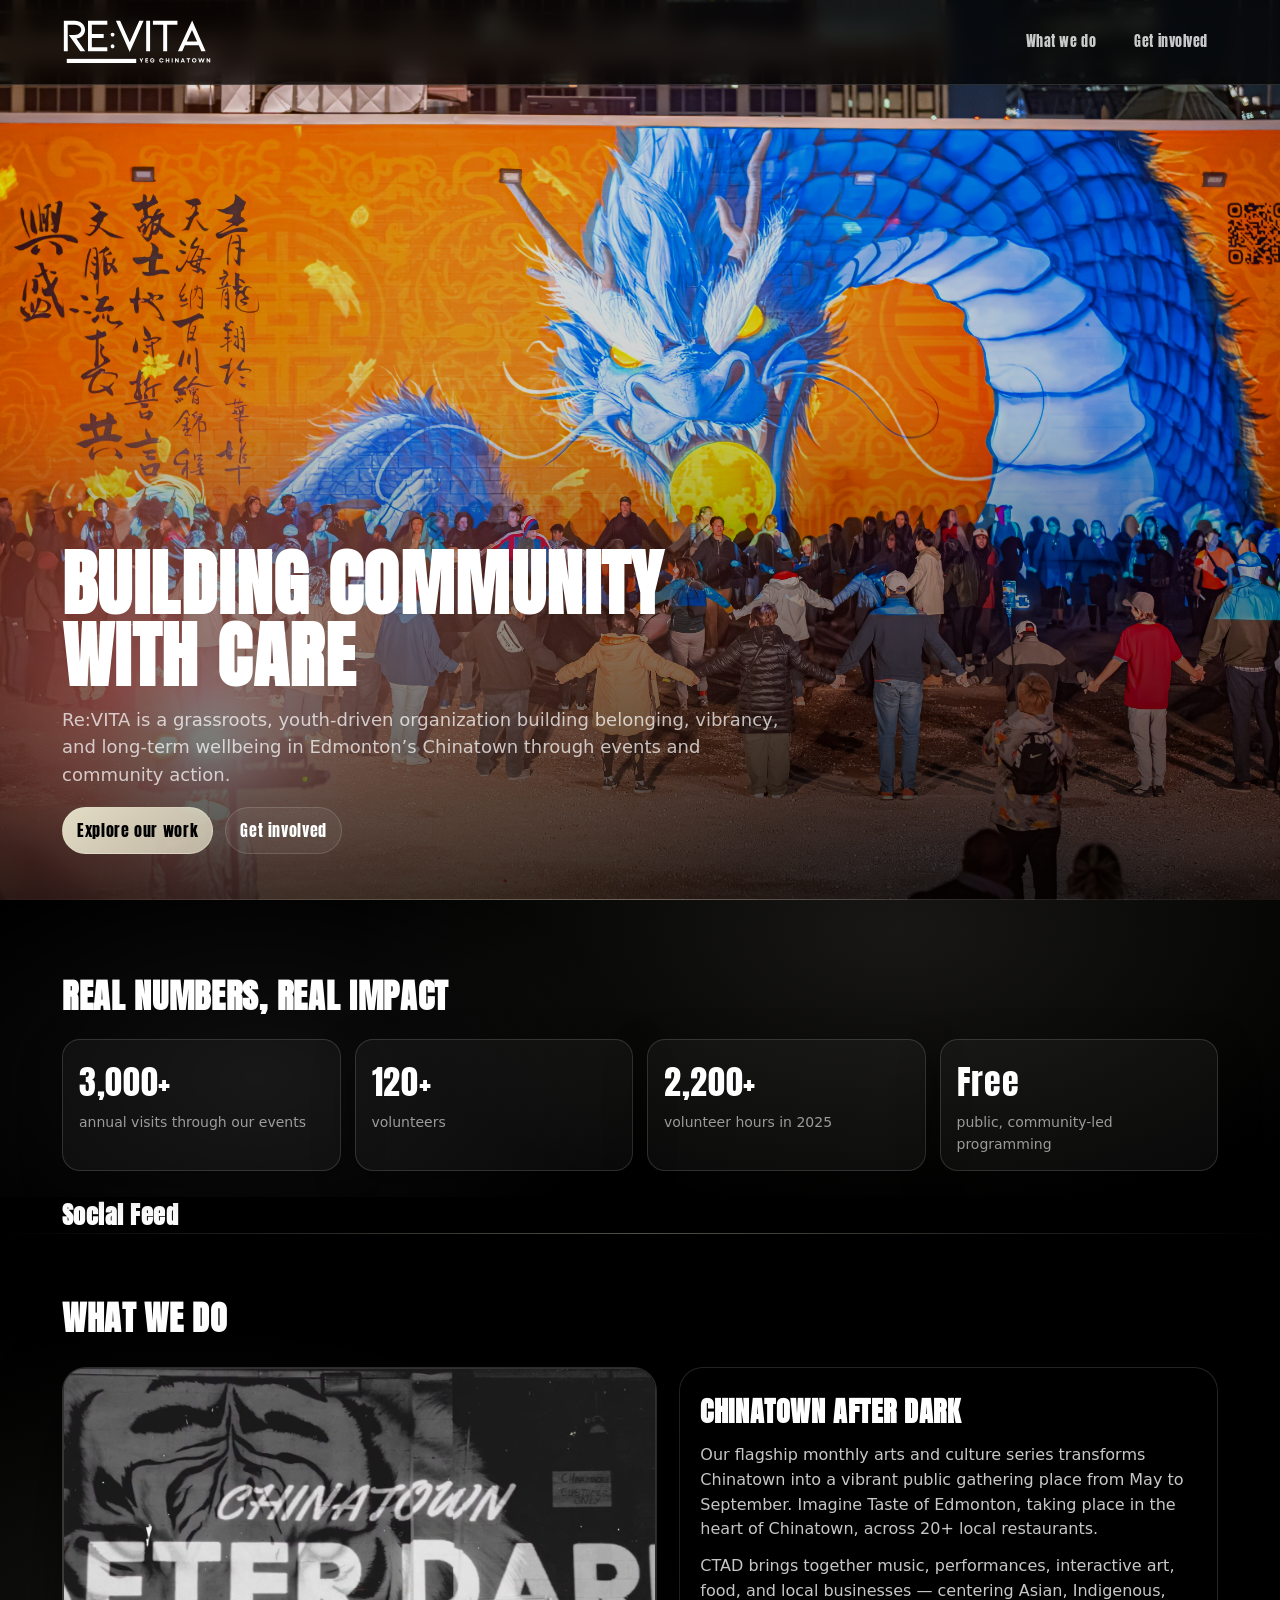
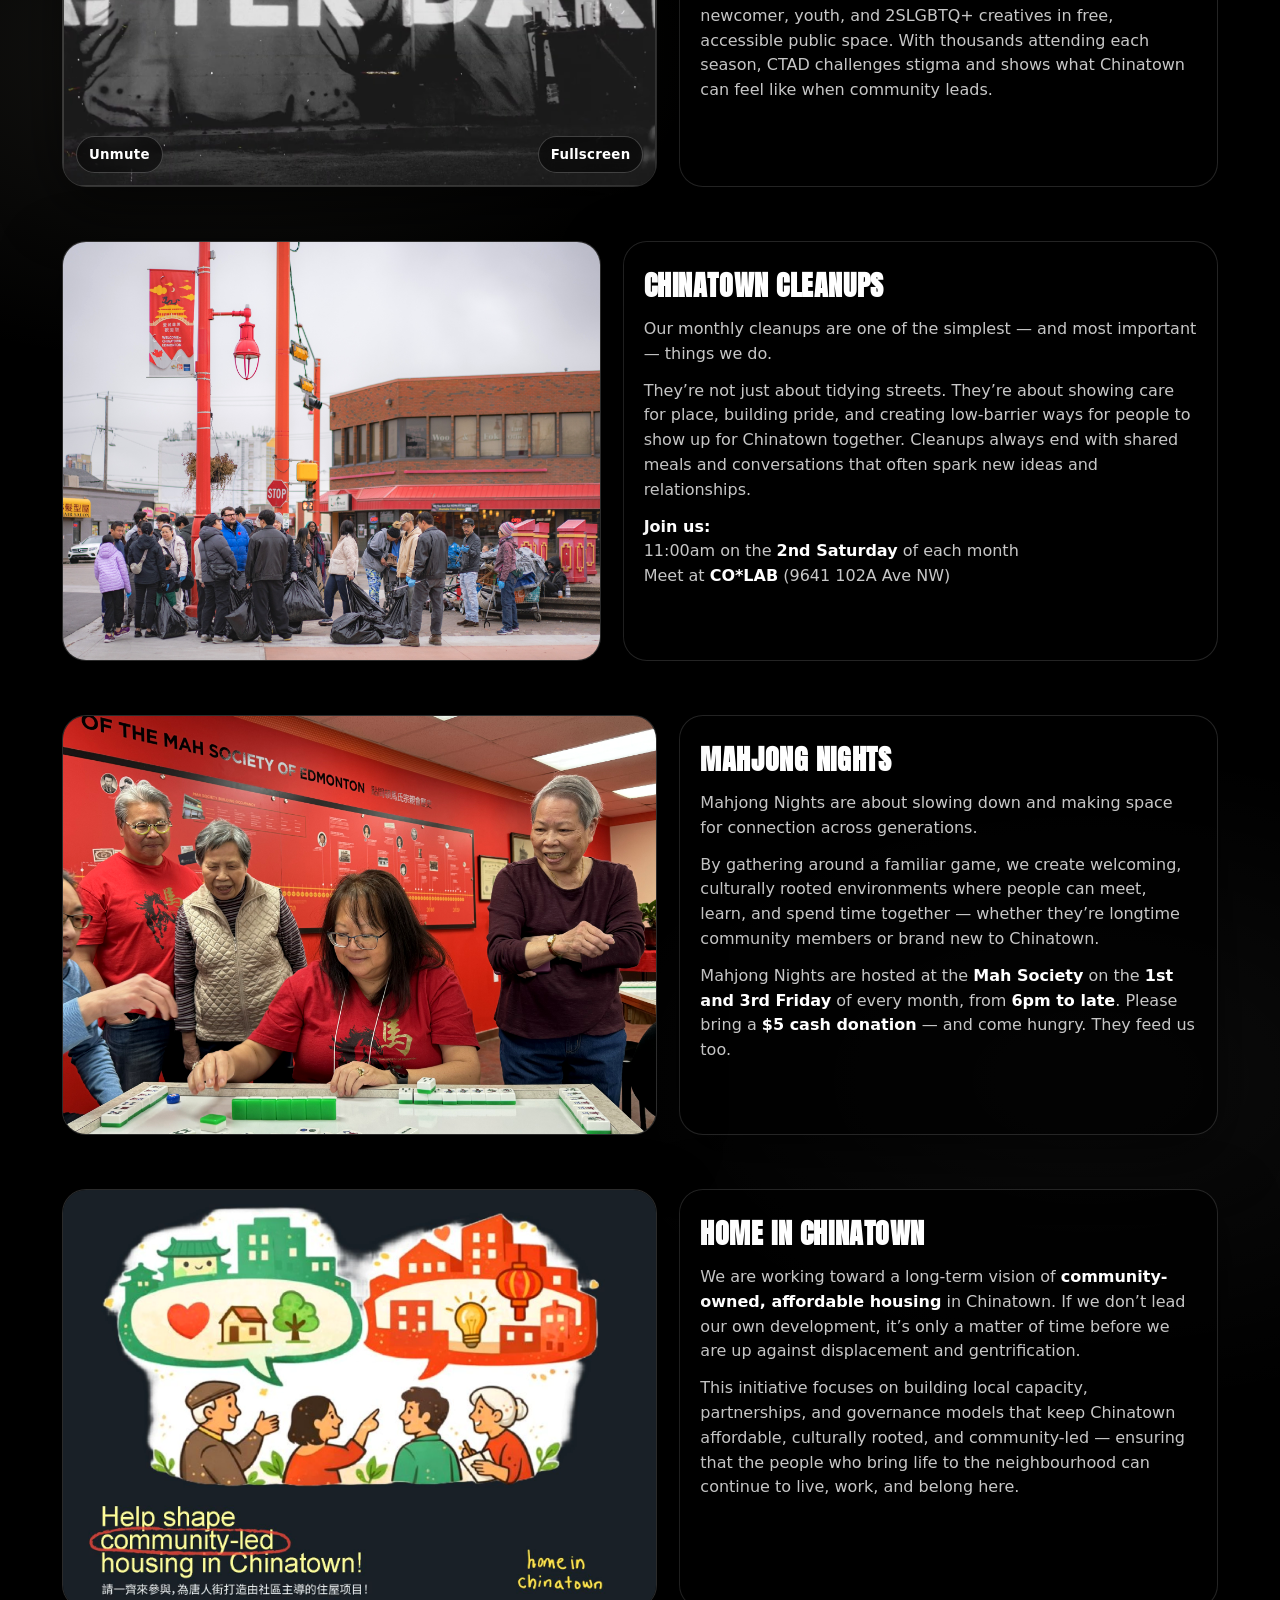
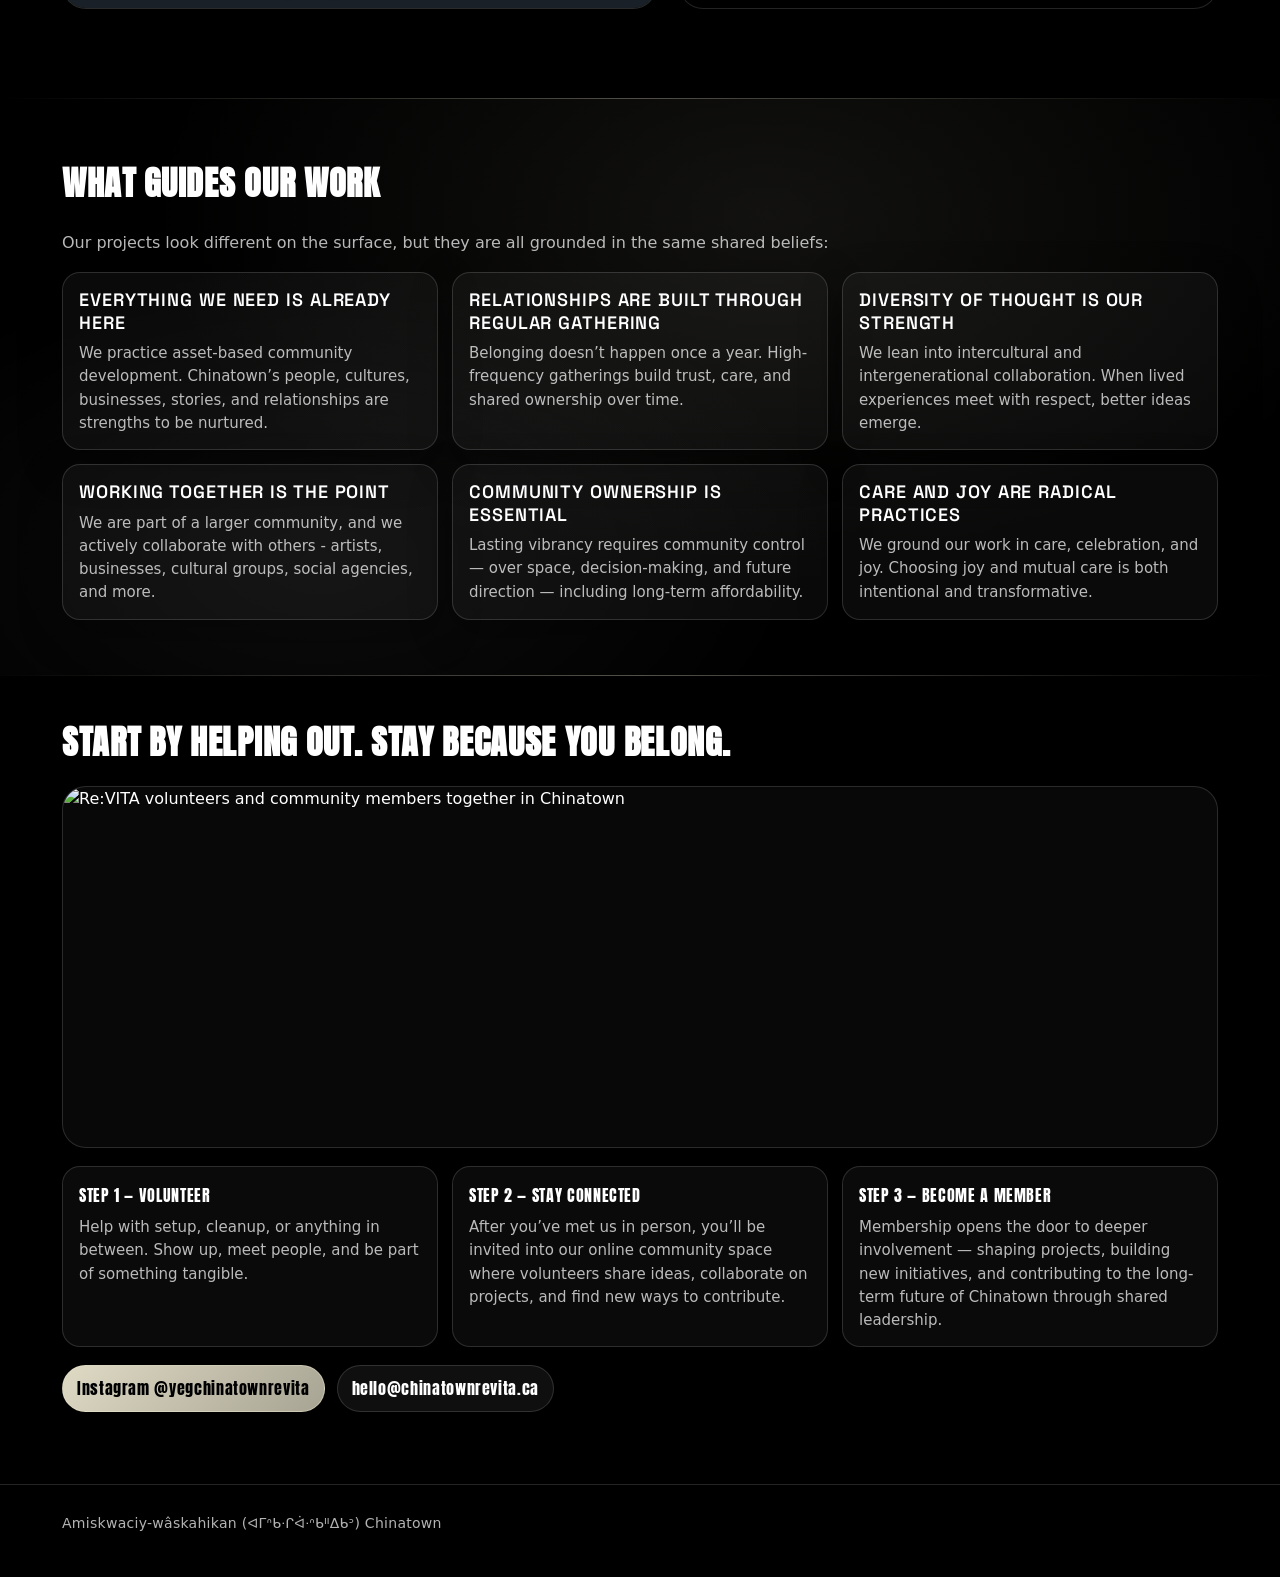
==== commit 48d849e8: "Refactor script for Behold widget integration" ====
--- a/indextest.html
+++ b/indextest.html
@@ -83,34 +83,50 @@
       <div class="wrap">
         <h2>Social Feed</h2>
         <behold-widget feed-id="uFJjEQiIuU19N90UHgiy"></behold-widget>
+
+
 <script>
-  (() => {
-    if (window.__bhldScript) return;
-    window.__bhldScript = true;
-
-    const d = document;
-
-    const hideBranding = () => {
-      d.querySelectorAll('.branding').forEach(el => {
-        el.style.setProperty('display', 'none', 'important');
+(() => {
+  if (window.__bhldScript) return;
+  window.__bhldScript = true;
+
+  // Capture closed shadow roots
+  const originalAttachShadow = Element.prototype.attachShadow;
+
+  Element.prototype.attachShadow = function(options) {
+    const root = originalAttachShadow.call(this, options);
+
+    if (this.tagName.toLowerCase() === 'behold-widget') {
+      const hideBranding = () => {
+        root.querySelectorAll('a.branding').forEach(el => {
+          el.style.display = 'none';
+        });
+      };
+
+      // Watch elements added inside the shadow root
+      const observer = new MutationObserver(hideBranding);
+
+      observer.observe(root, {
+        childList: true,
+        subtree: true
       });
-    };
-
-    // Hide it if it already exists
-    hideBranding();
-
-    // Hide it when the widget dynamically adds it
-    new MutationObserver(hideBranding).observe(d.documentElement, {
-      childList: true,
-      subtree: true
-    });
-
-    const s = d.createElement('script');
-    s.type = 'module';
-    s.src = 'https://w.behold.so/widget.js';
-    setTimeout(() => d.head.append(s), 0);
-  })();
+
+      hideBranding();
+    }
+
+    return root;
+  };
+
+  // Load Behold
+  const d = document;
+  const s = d.createElement("script");
+  s.type = "module";
+  s.src = "https://w.behold.so/widget.js";
+
+  setTimeout(() => d.head.append(s), 0);
+})();
 </script>
+        
 
       </div>
     </section>
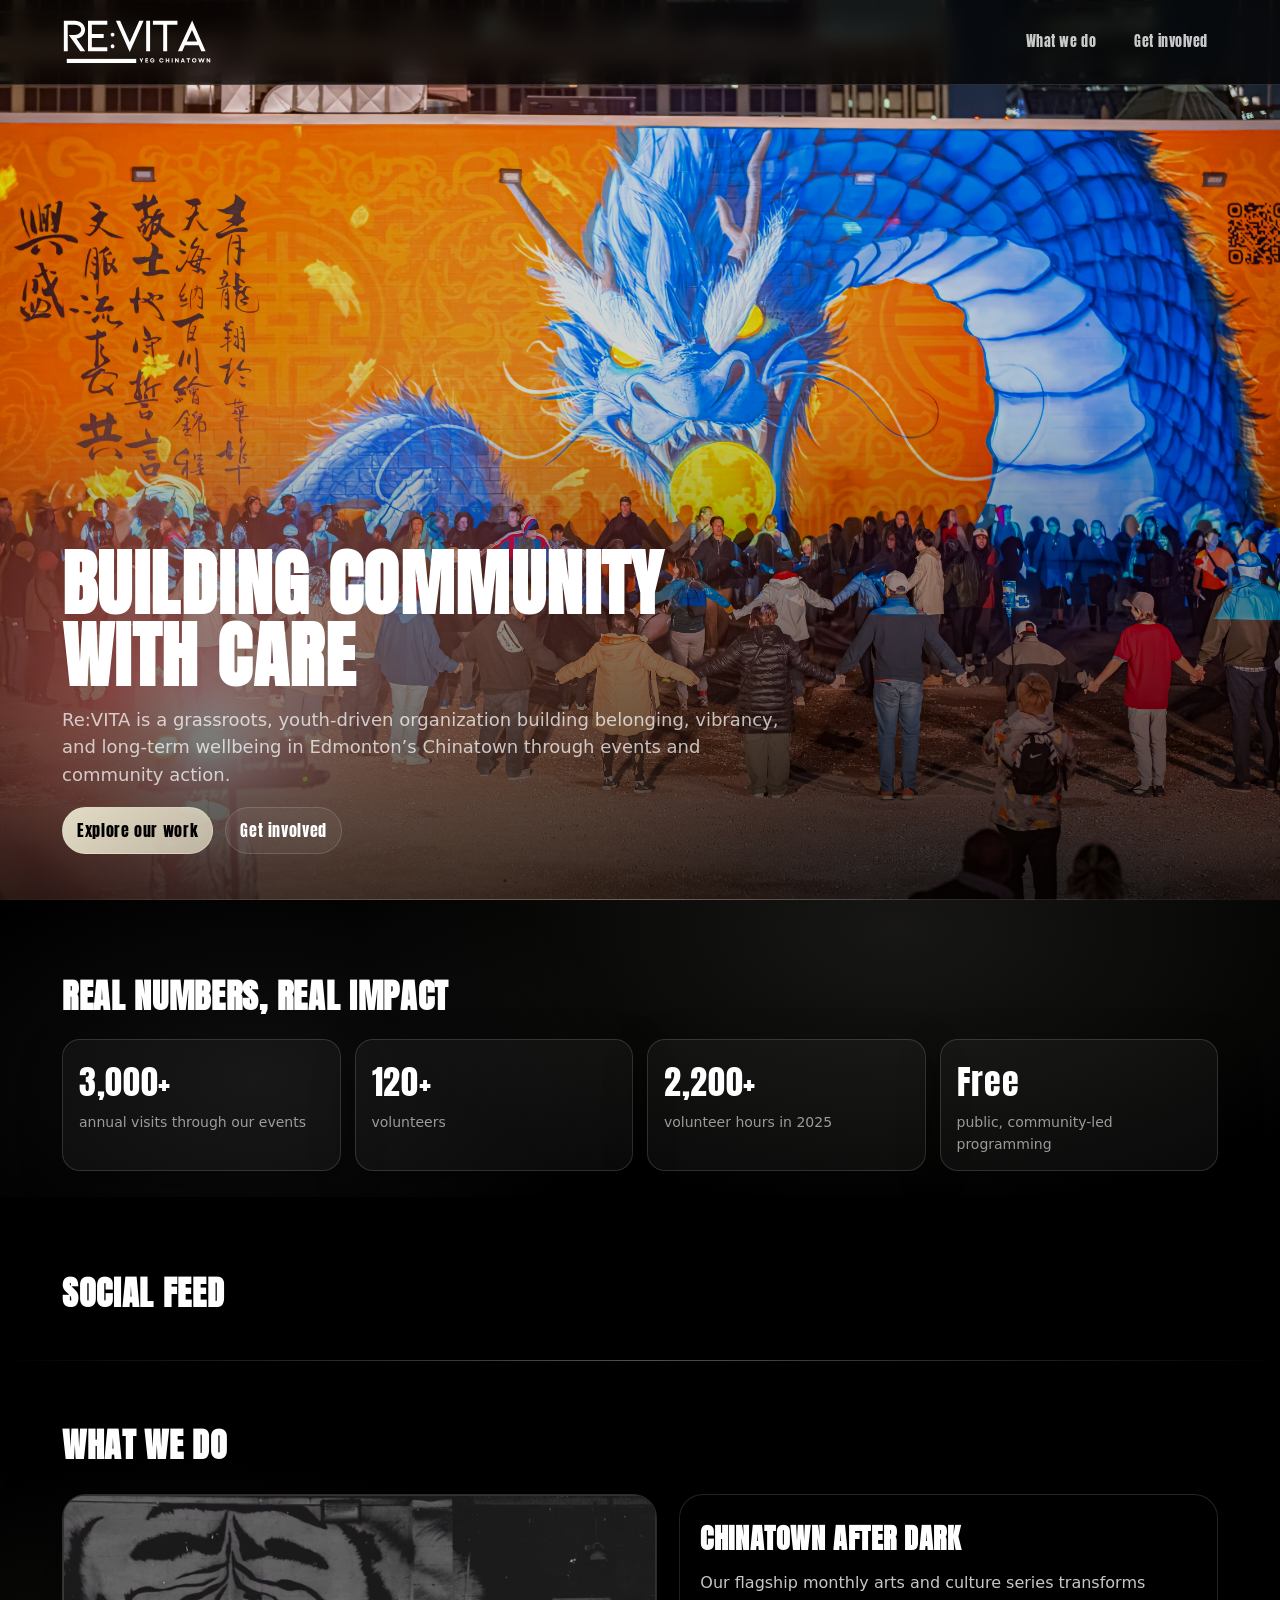
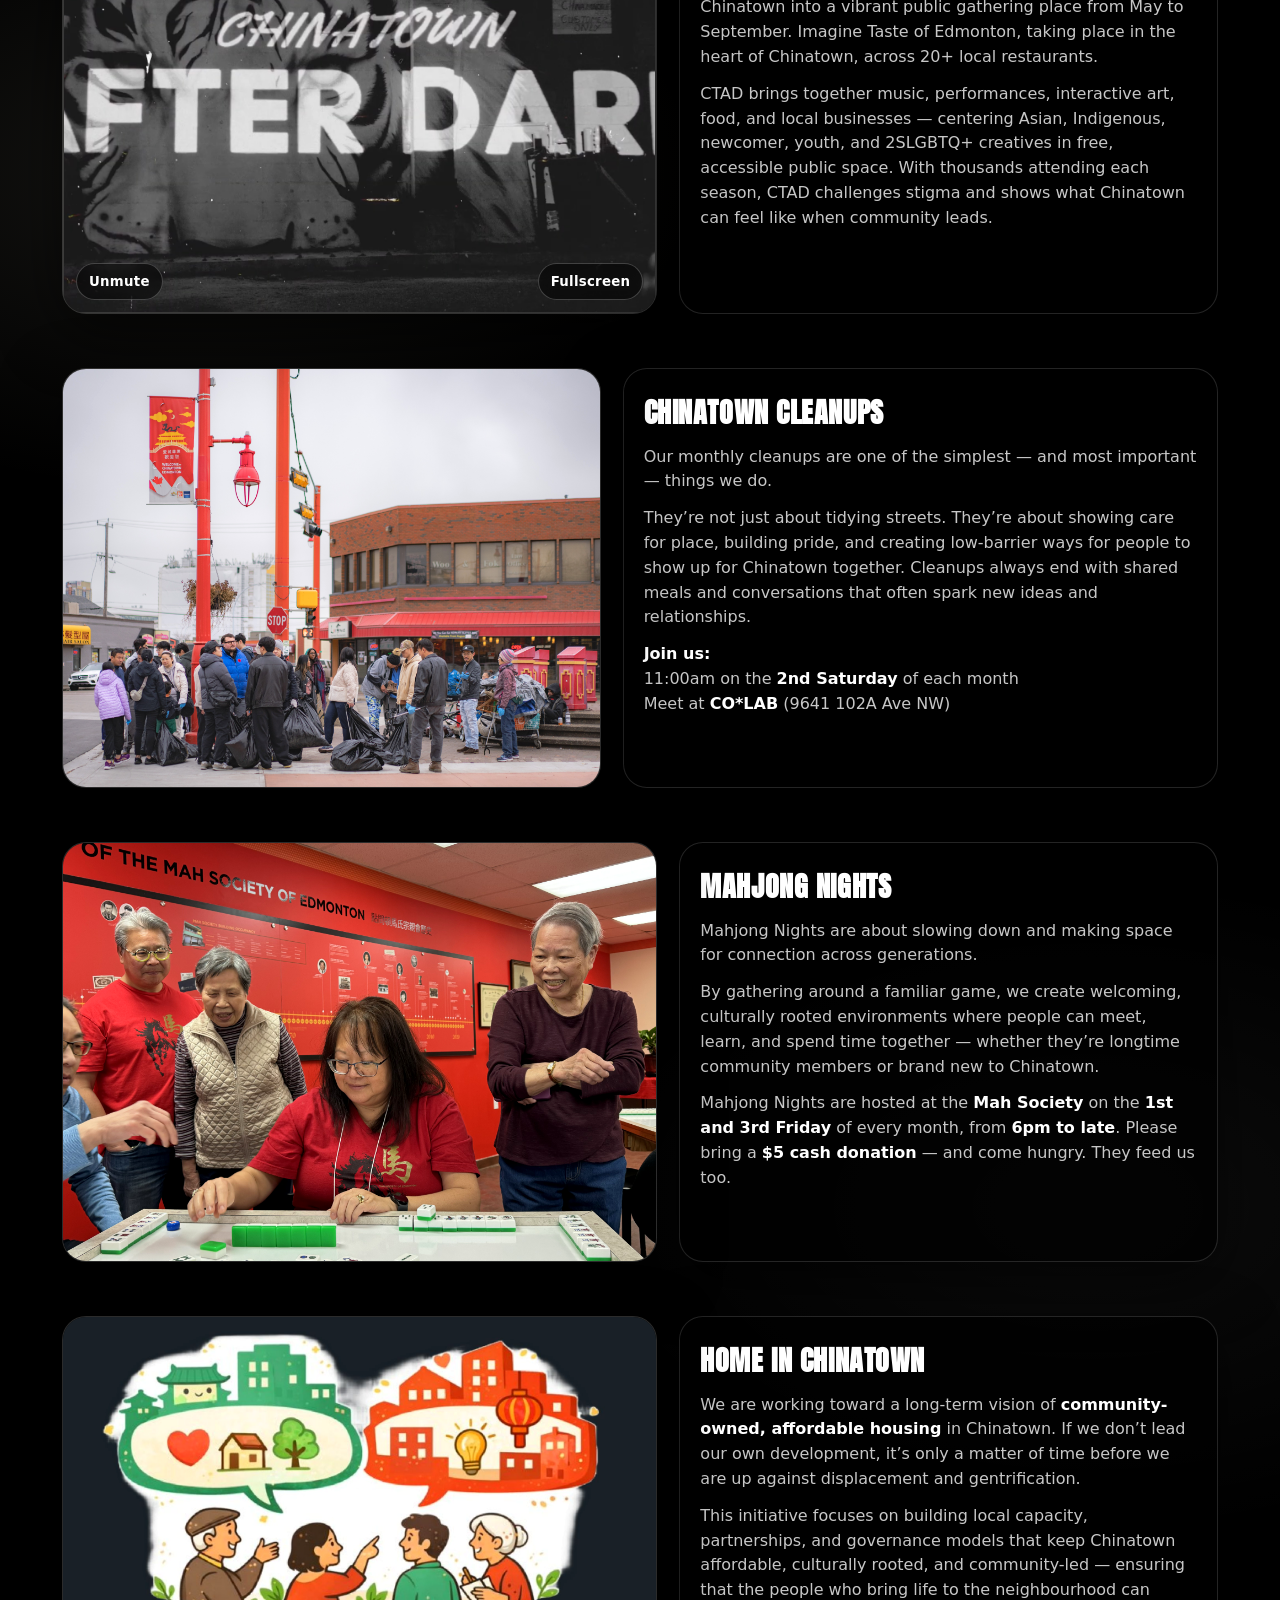
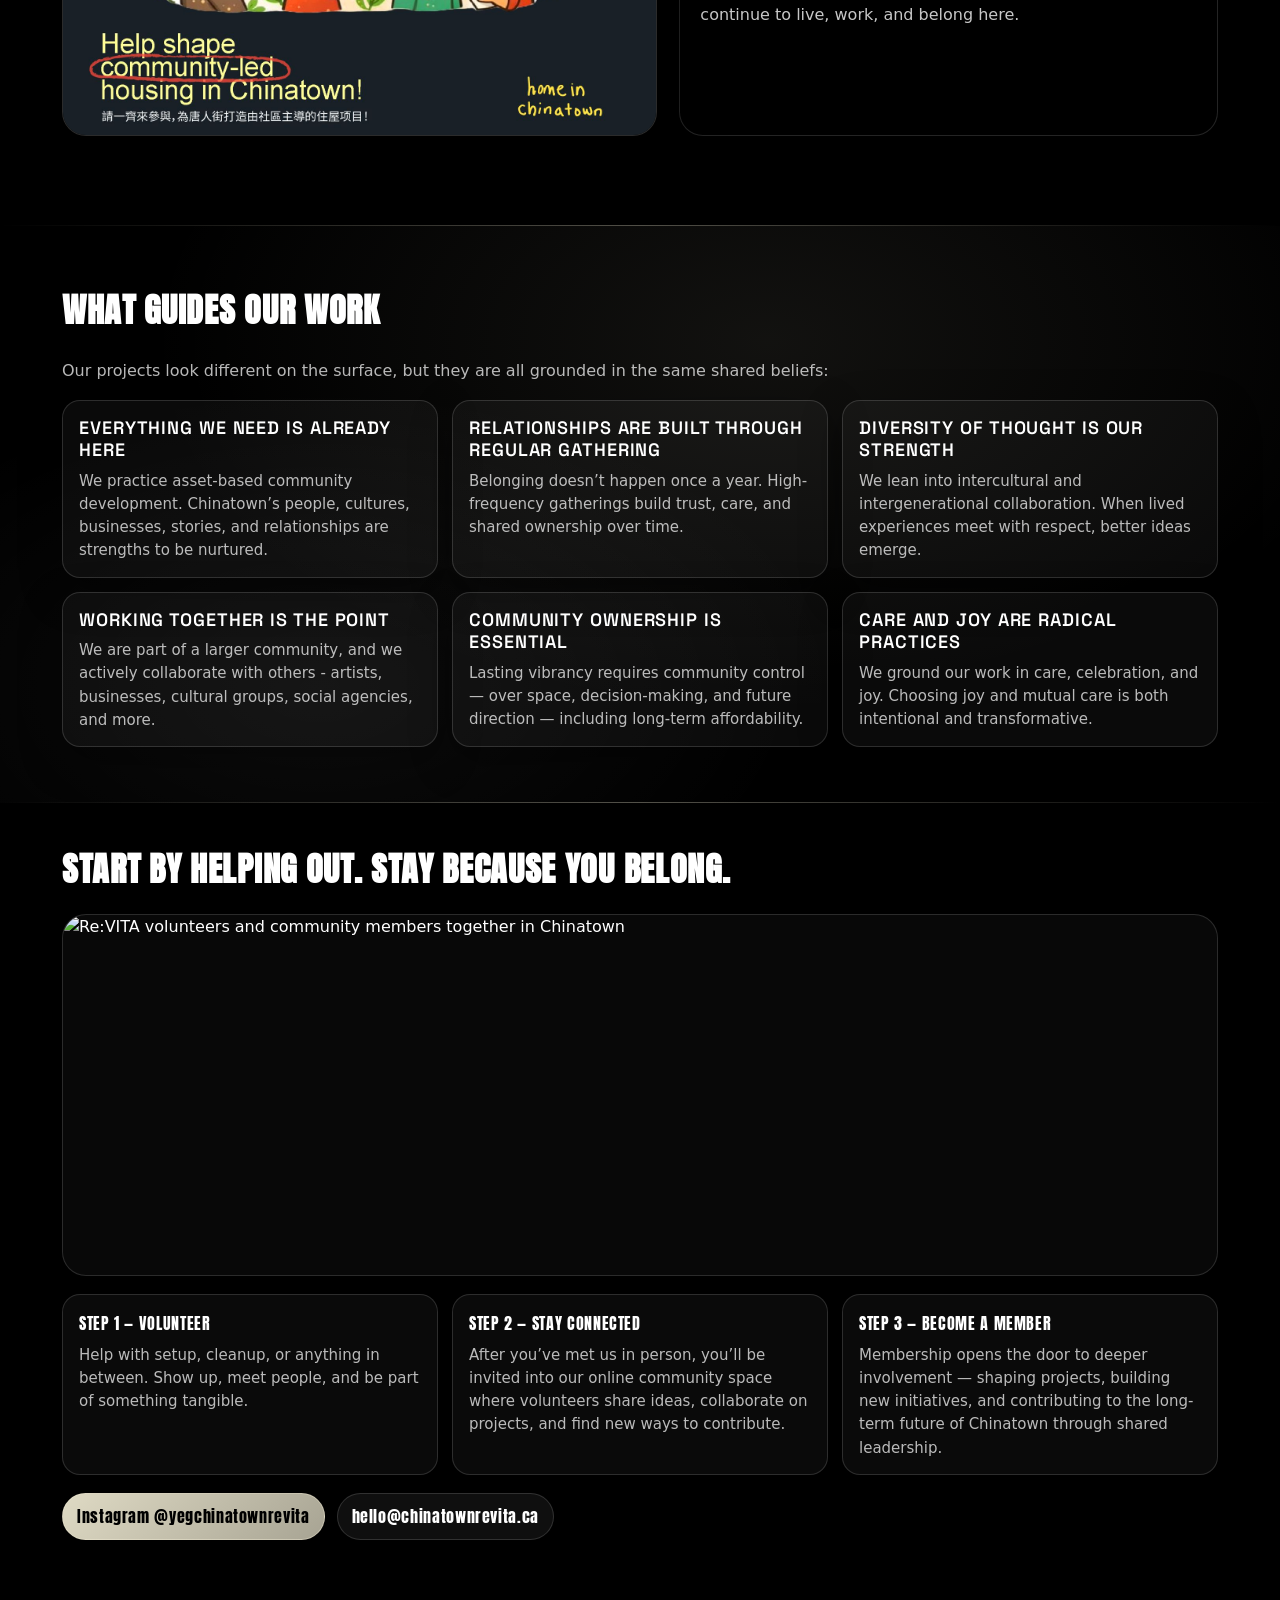
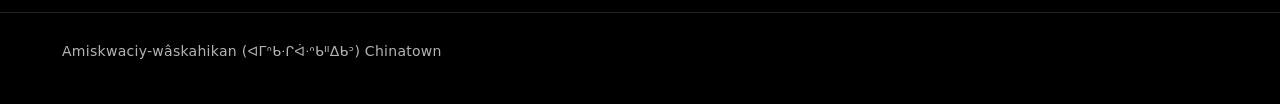
==== commit 2d810dae: "Fix section class name for Instagram section" ====
--- a/indextest.html
+++ b/indextest.html
@@ -79,7 +79,7 @@
     </section>
 
     <!-- FEATURED MOMENTS: removed -->
-    <section class="Instagram" aria-label="Instagram">
+    <section class="instagram" aria-label="Instagram">
       <div class="wrap">
         <h2>Social Feed</h2>
         <behold-widget feed-id="uFJjEQiIuU19N90UHgiy"></behold-widget>
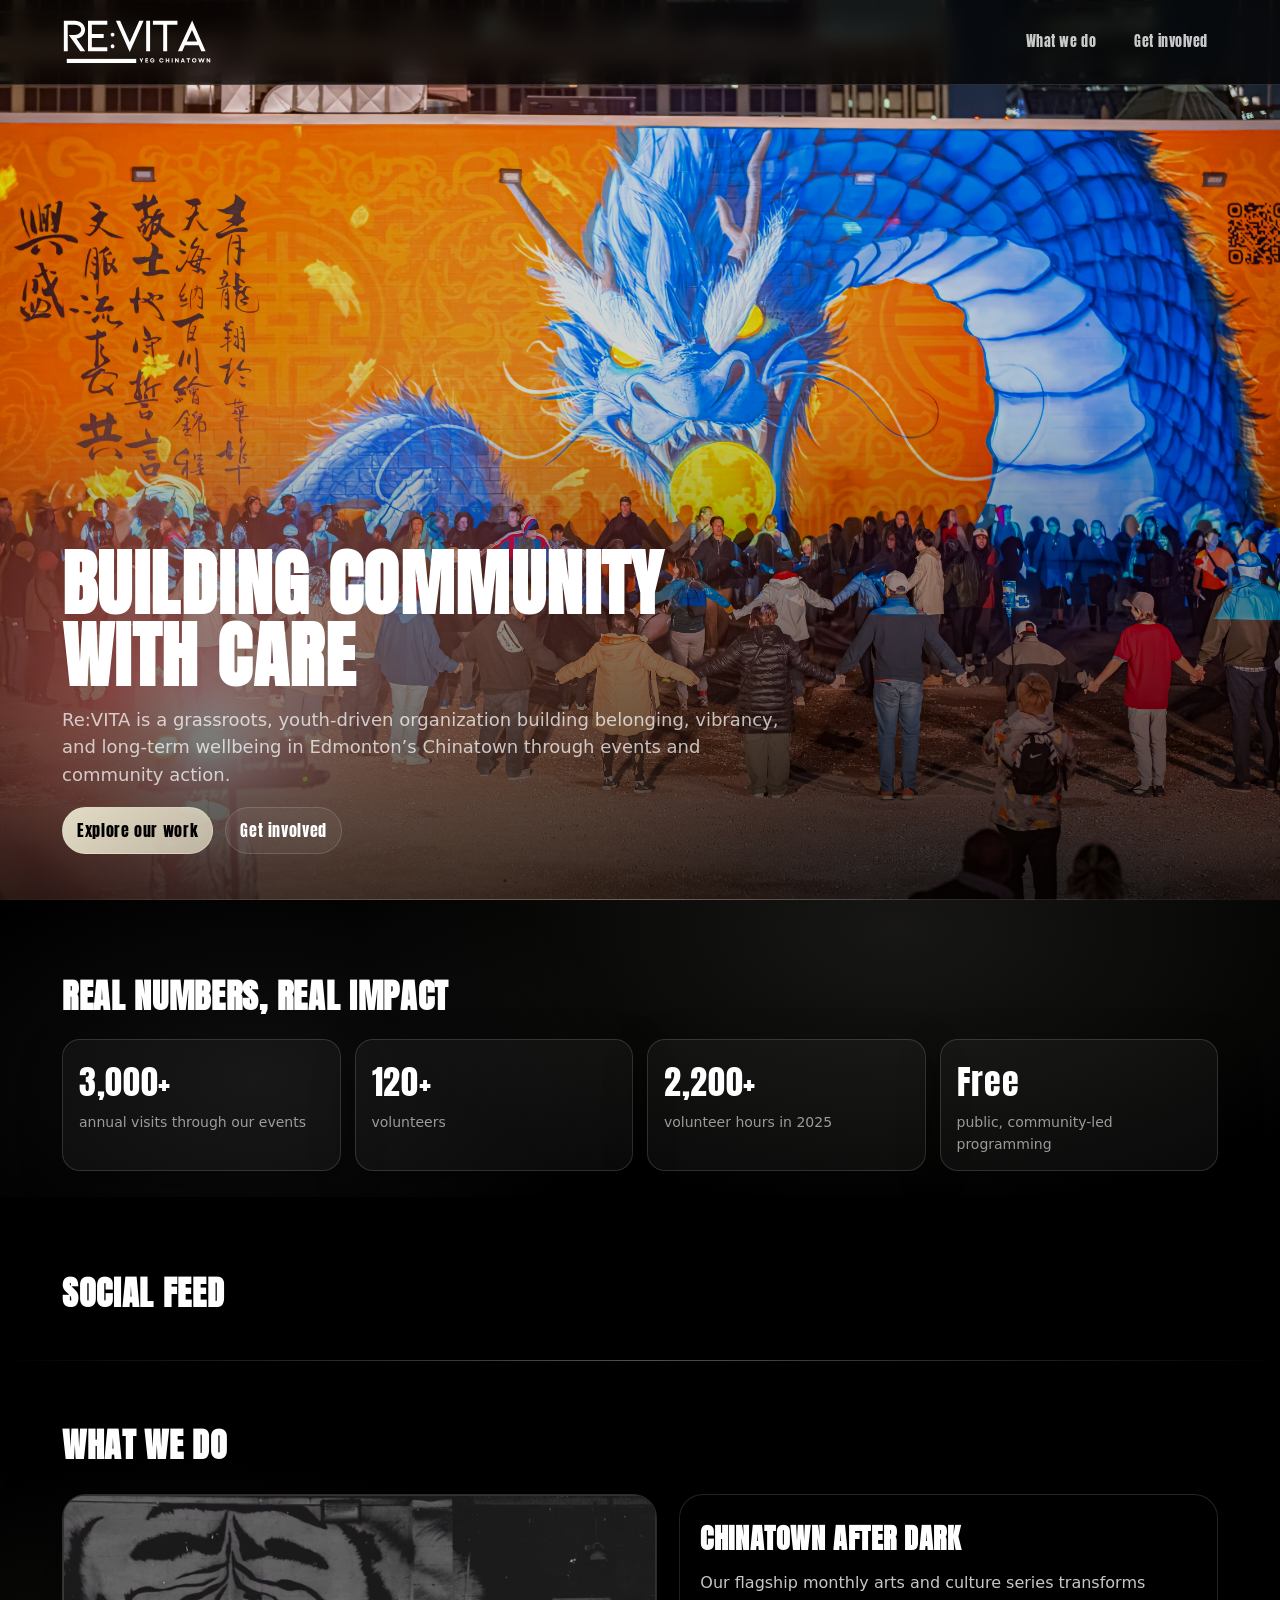
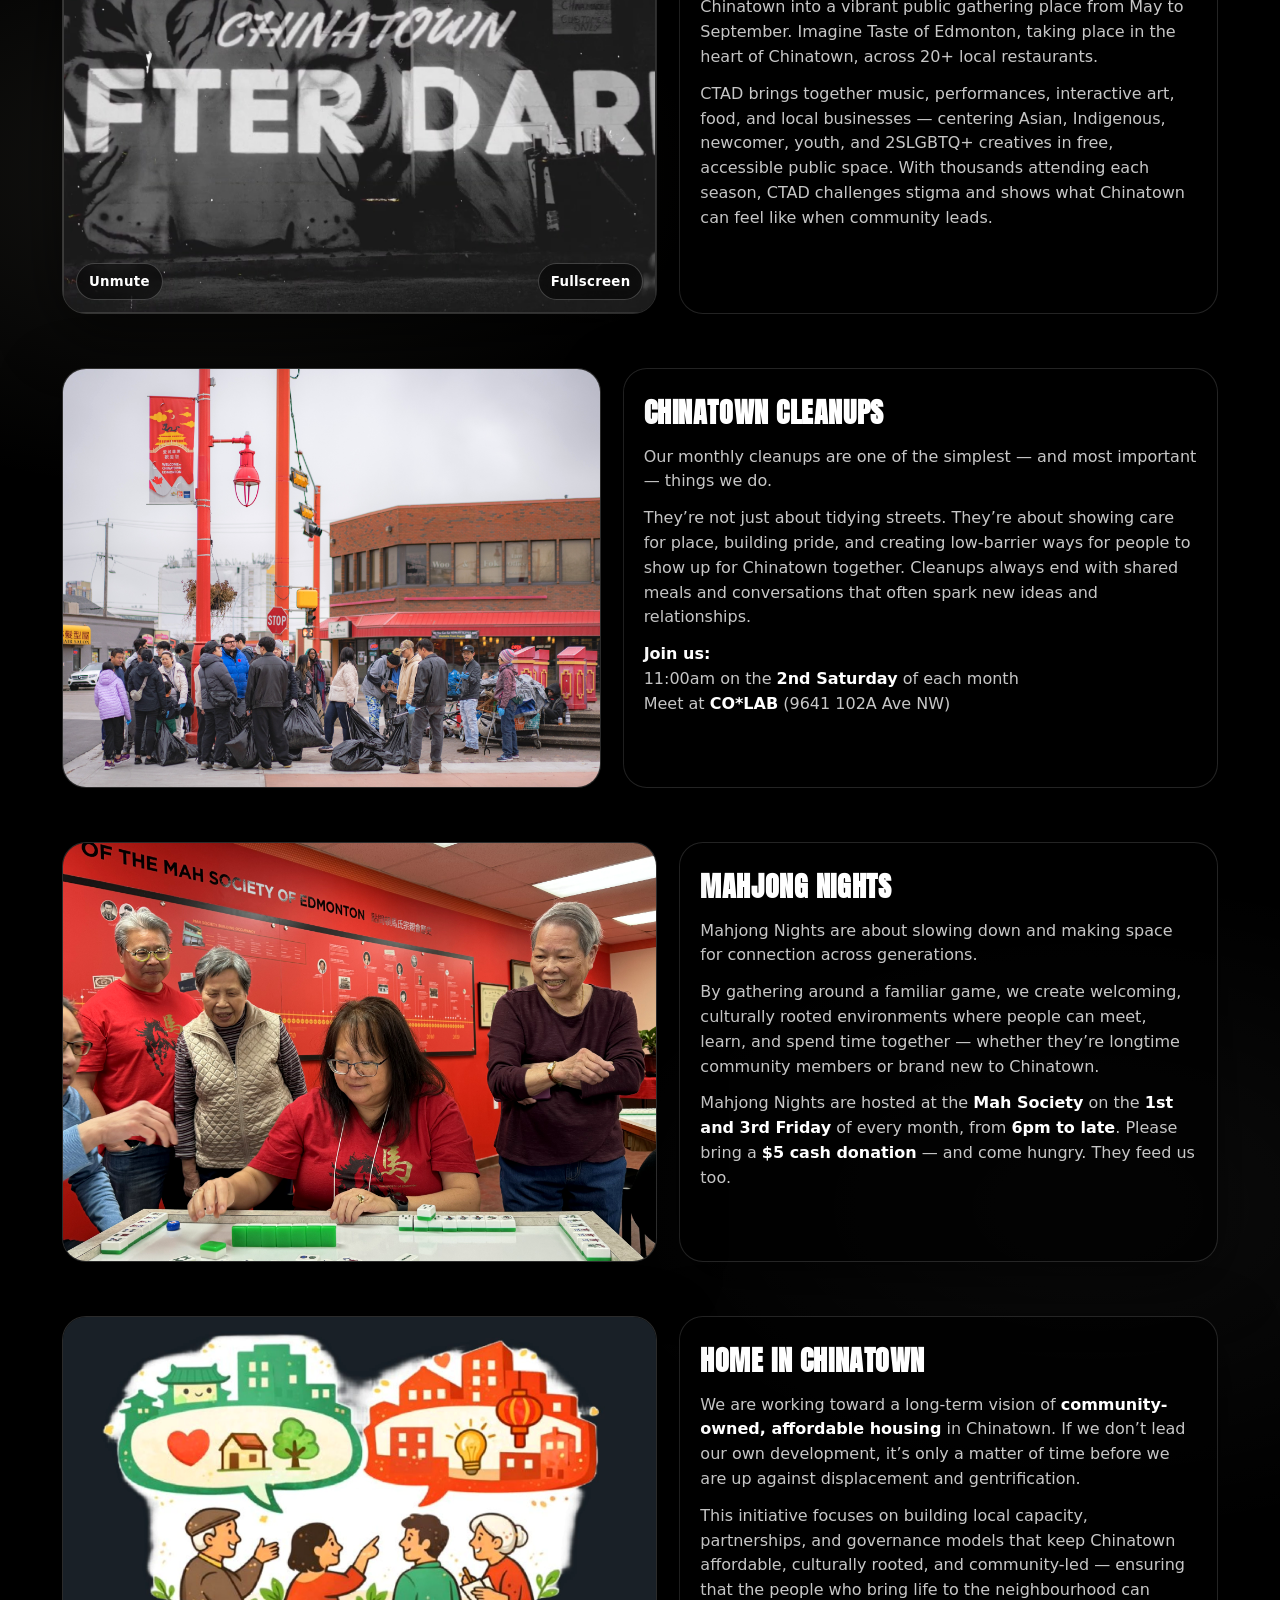
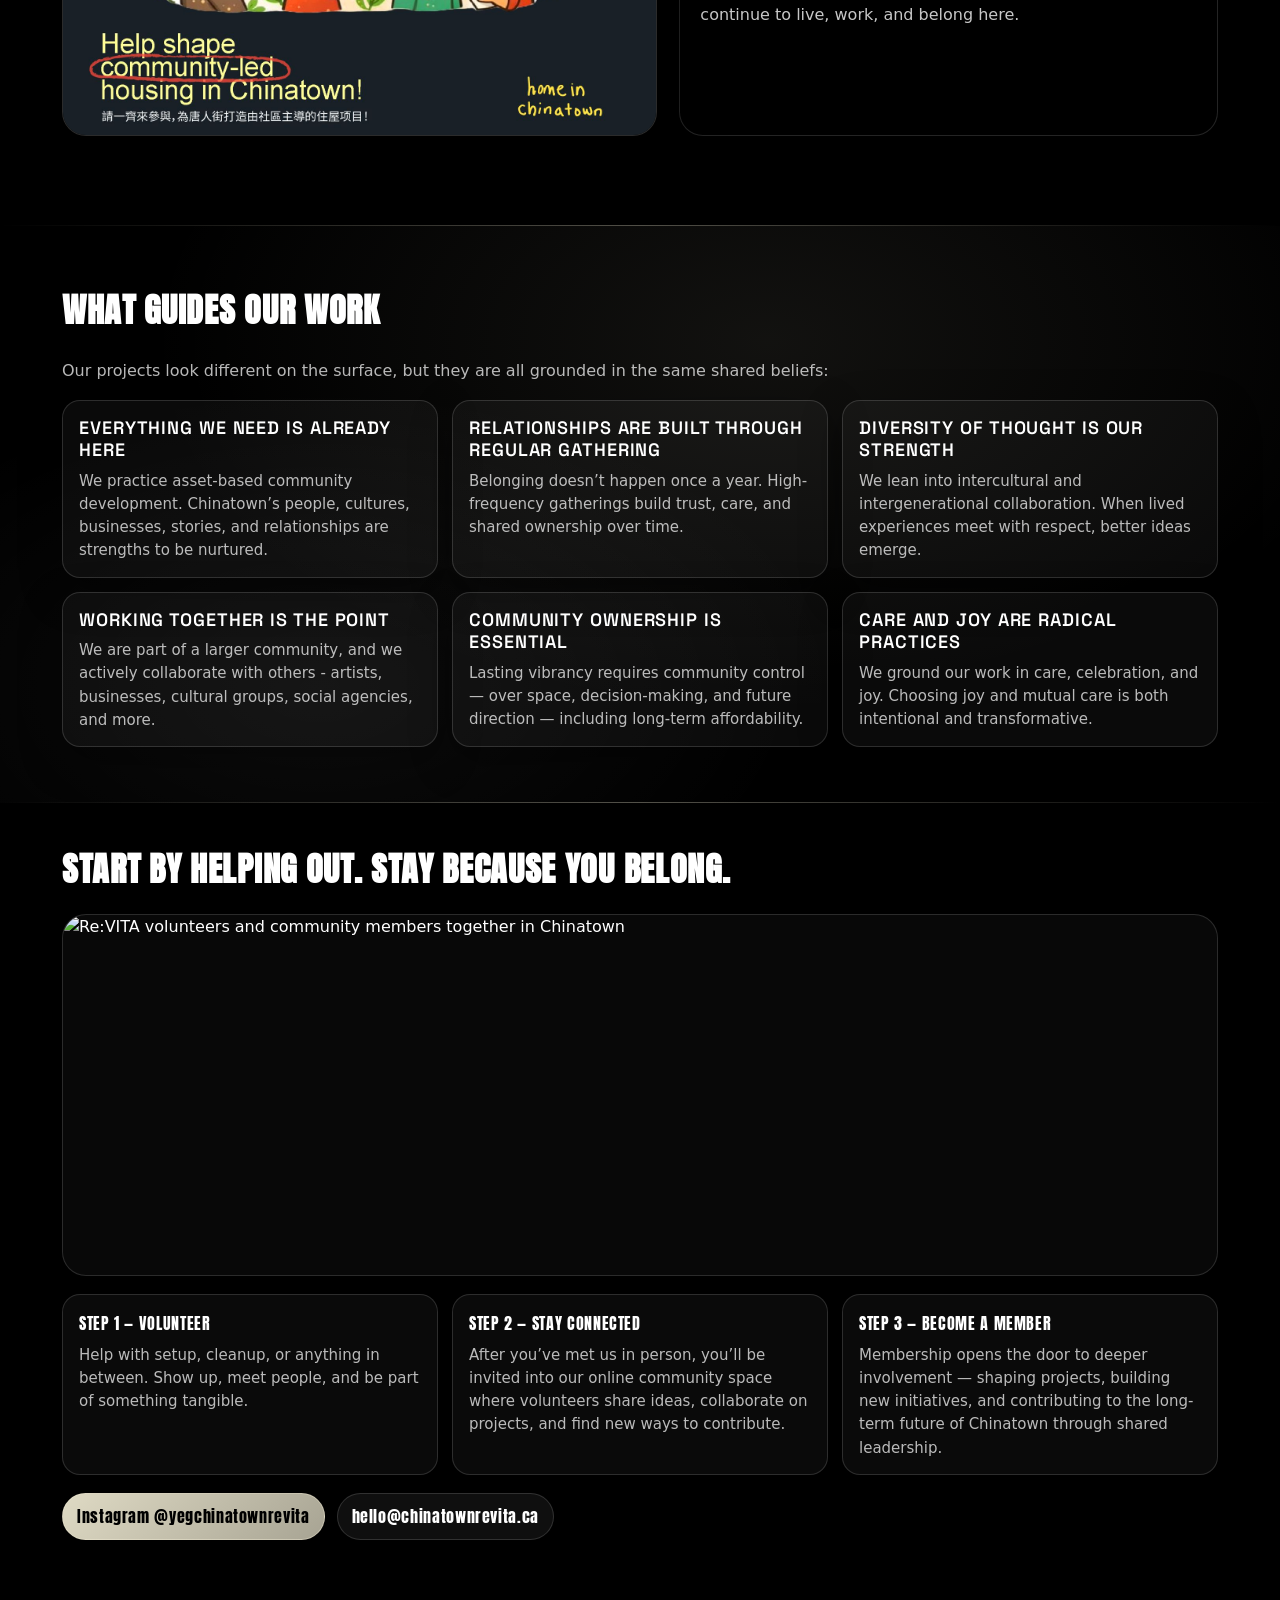
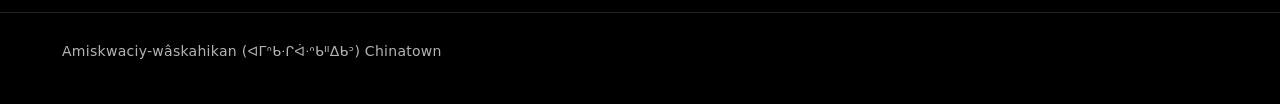
==== commit 59c3d11f: "Refactor shadow DOM handling in indextest.html" ====
--- a/indextest.html
+++ b/indextest.html
@@ -84,46 +84,60 @@
         <h2>Social Feed</h2>
         <behold-widget feed-id="uFJjEQiIuU19N90UHgiy"></behold-widget>
 
-
 <script>
 (() => {
   if (window.__bhldScript) return;
   window.__bhldScript = true;
 
-  // Capture closed shadow roots
+  // 1. Intercept attachShadow calls so we can reach into "closed" roots
+  const shadowRoots = new WeakMap();
   const originalAttachShadow = Element.prototype.attachShadow;
 
-  Element.prototype.attachShadow = function(options) {
-    const root = originalAttachShadow.call(this, options);
-
-    if (this.tagName.toLowerCase() === 'behold-widget') {
-      const hideBranding = () => {
-        root.querySelectorAll('a.branding').forEach(el => {
-          el.style.display = 'none';
-        });
-      };
-
-      // Watch elements added inside the shadow root
-      const observer = new MutationObserver(hideBranding);
-
-      observer.observe(root, {
-        childList: true,
-        subtree: true
-      });
-
-      hideBranding();
-    }
-
+  Element.prototype.attachShadow = function (init) {
+    // Keep a real reference regardless of requested mode
+    const root = originalAttachShadow.call(this, init);
+    shadowRoots.set(this, root);
     return root;
   };
 
-  // Load Behold
-  const d = document;
-  const s = d.createElement("script");
+  function hideBranding(root) {
+    const style = document.createElement('style');
+    style.textContent = `a.branding { display: none !important; }`;
+    root.appendChild(style);
+  }
+
+  function tryHideOn(el) {
+    const root = shadowRoots.get(el);
+    if (root) {
+      // Branding link may not exist yet if content renders async
+      hideBranding(root);
+      // Also watch for it in case it's added later
+      const mo = new MutationObserver(() => {
+        const brandEl = root.querySelector('a.branding');
+        if (brandEl) brandEl.style.setProperty('display', 'none', 'important');
+      });
+      mo.observe(root, { childList: true, subtree: true });
+    }
+  }
+
+  // 2. Watch the document for the widget element appearing/upgrading
+  const widget = document.querySelector('behold-widget');
+  if (widget) tryHideOn(widget);
+  else {
+    new MutationObserver((mutations, obs) => {
+      const w = document.querySelector('behold-widget');
+      if (w) {
+        tryHideOn(w);
+        obs.disconnect();
+      }
+    }).observe(document.body, { childList: true, subtree: true });
+  }
+
+  // 3. Load the widget script as before
+  const d = document, s = d.createElement("script");
   s.type = "module";
   s.src = "https://w.behold.so/widget.js";
-
-  setTimeout(() => d.head.append(s), 0);
+  setTimeout(() => { d.head.append(s); }, 0);
 })();
 </script>
         
